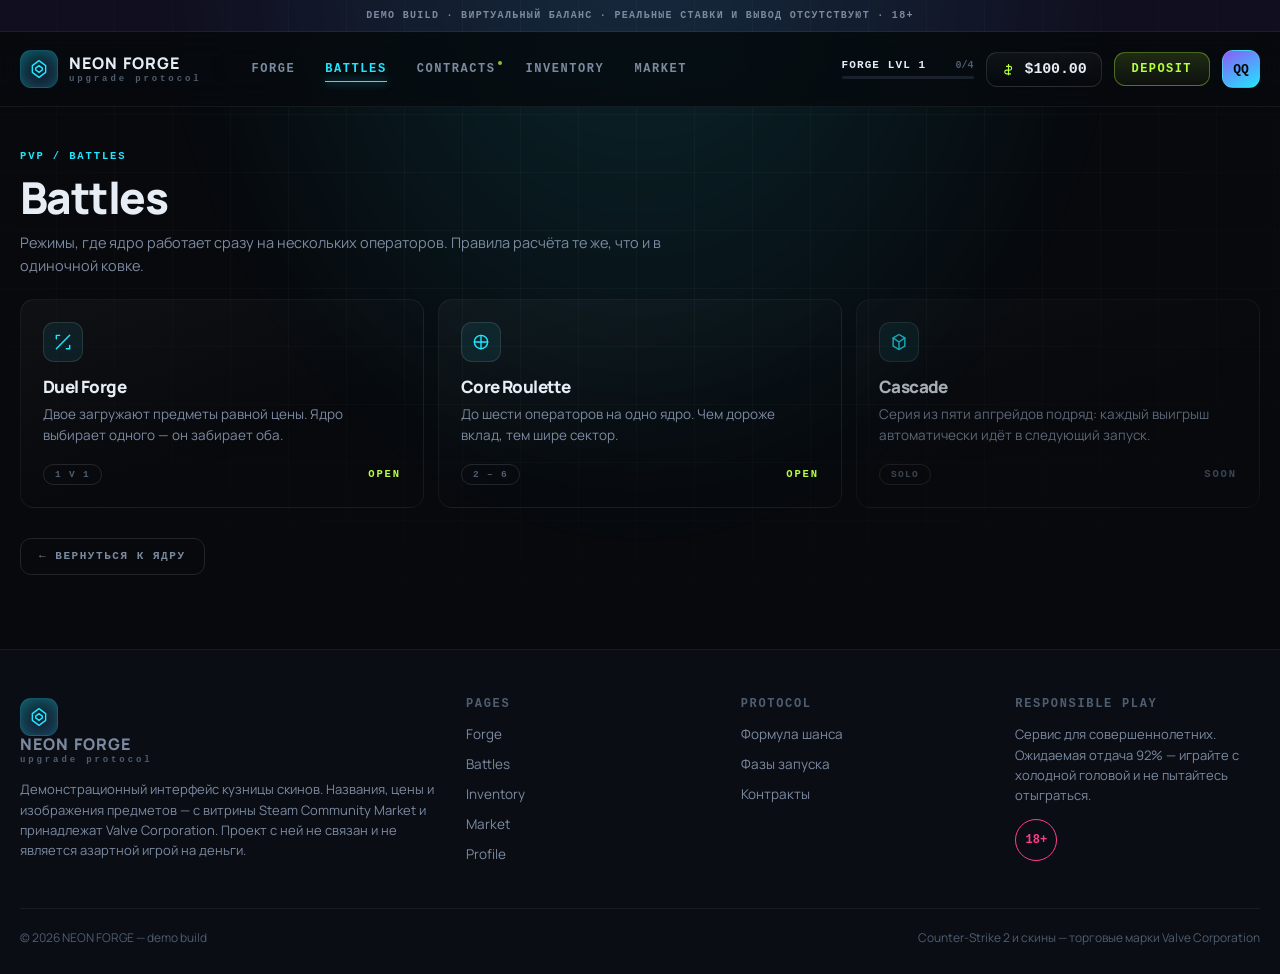
==== battles.html @ b31d181f "Главная только с ядром, разделы вынесены на отдельные страницы Шапка: - перестала липнуть из-за over" ====
<!DOCTYPE html>
<html lang="ru">
<head>
<meta charset="utf-8">
<meta name="viewport" content="width=device-width, initial-scale=1, minimum-scale=1, maximum-scale=1, user-scalable=no, viewport-fit=cover">
<title>BATTLES — NEON FORGE</title>
<meta name="description" content="PvP-режимы NEON FORGE: Duel Forge, Core Roulette и Cascade.">
<meta name="theme-color" content="#07090D">
<meta name="mobile-web-app-capable" content="yes">
<meta name="apple-mobile-web-app-capable" content="yes">
<meta name="apple-mobile-web-app-status-bar-style" content="black-translucent">
<link rel="manifest" href="manifest.webmanifest">
<link rel="preconnect" href="https://fonts.googleapis.com">
<link rel="preconnect" href="https://fonts.gstatic.com" crossorigin>
<link rel="stylesheet" media="print" onload="this.media='all'"
      href="https://fonts.googleapis.com/css2?family=Manrope:wght@400;600;700;800&display=swap">
<noscript><link rel="stylesheet" href="https://fonts.googleapis.com/css2?family=Manrope:wght@400;600;700;800&display=swap"></noscript>
<link rel="stylesheet" href="assets/css/style.css?v=12">
<link rel="icon" href="data:image/svg+xml,<svg xmlns='http://www.w3.org/2000/svg' viewBox='0 0 32 32'><text y='26' font-size='26'>◈</text></svg>">
</head>
<body id="top">

<div class="fx" aria-hidden="true">
  <div class="fx__grid"></div>
  <div class="fx__beam"></div>
  <div class="fx__streak"></div>
  <div class="fx__streak"></div>
  <div class="fx__streak"></div>
</div>

<div class="ptr" id="ptr" aria-hidden="true">
  <div class="ptr__c">
    <svg viewBox="0 0 24 24" class="ptr__arrow"><path d="M12 5v10M7.5 10.5 12 15l4.5-4.5"/></svg>
    <svg viewBox="0 0 24 24" class="ptr__spin"><circle cx="12" cy="12" r="9" stroke-dasharray="40 17"/></svg>
  </div>
</div>

<div class="promo">Demo build · виртуальный баланс · реальные ставки и вывод отсутствуют · 18+</div>

<header class="hdr">
  <div class="wrap hdr__in">
    <a class="brand" href="index.html">
      <span class="brand__mark">
        <svg viewBox="0 0 24 24"><path d="M12 2 20 8v8l-8 6-8-6V8z"/><path d="M12 8l4 3v2l-4 3-4-3v-2z"/></svg>
      </span>
      <span class="brand__txt"><b>NEON FORGE</b><span>upgrade protocol</span></span>
    </a>

    <nav class="nav" id="nav">
      <a href="index.html#forge">FORGE</a>
      <a href="battles.html" class="is-active">BATTLES</a>
      <a href="contracts.html" data-soon>CONTRACTS</a>
      <a href="inventory.html">INVENTORY</a>
      <a href="market.html">MARKET</a>
    </nav>

    <div class="hdr__right">
      <div class="lvl" title="Уровень кузницы растёт с каждым запуском ядра">
        <div class="lvl__row"><b>FORGE LVL <i id="lvl-num" style="font-style:normal">1</i></b><span id="lvl-xp">0/4</span></div>
        <div class="lvl__bar"><i class="lvl__fill" id="lvl-fill"></i></div>
      </div>
      <div class="bal" title="Демо-баланс">
        <svg viewBox="0 0 24 24"><path d="M12 3v18M8 7h6a3 3 0 0 1 0 6H9a3 3 0 0 0 0 6h7"/></svg>
        <b id="balance">$0.00</b>
      </div>
      <button class="btn btn--key" data-deposit aria-label="Пополнить демо-баланс">DEPOSIT</button>
      <a class="avatar" href="profile.html" title="Профиль оператора" aria-label="Профиль">QQ</a>
      <button class="burger" id="burger" aria-label="Меню"><span></span><span></span><span></span></button>
    </div>
  </div>
</header>

<main>

<section class="sec" id="battles" style="padding-top:44px">
  <div class="wrap">
    <div class="market__head">
      <div class="tag tag--cyan">PVP / BATTLES</div>
      <h1>Battles</h1>
      <p>Режимы, где ядро работает сразу на нескольких операторов. Правила расчёта те же, что и в одиночной ковке.</p>
    </div>

    <div class="modes">
      <article class="mode">
        <div class="mode__ico"><svg viewBox="0 0 24 24"><path d="M4 20 20 4M8 4H4v4M16 20h4v-4"/></svg></div>
        <h3>Duel Forge</h3>
        <p>Двое загружают предметы равной цены. Ядро выбирает одного — он забирает оба.</p>
        <div class="mode__foot"><span class="mode__pill">1 V 1</span><span class="tag tag--lime">OPEN</span></div>
      </article>
      <article class="mode">
        <div class="mode__ico"><svg viewBox="0 0 24 24"><circle cx="12" cy="12" r="8"/><path d="M12 4v16M4 12h16"/></svg></div>
        <h3>Core Roulette</h3>
        <p>До шести операторов на одно ядро. Чем дороже вклад, тем шире сектор.</p>
        <div class="mode__foot"><span class="mode__pill">2 – 6</span><span class="tag tag--lime">OPEN</span></div>
      </article>
      <article class="mode mode--soon">
        <div class="mode__ico"><svg viewBox="0 0 24 24"><path d="M12 3l7 4v10l-7 4-7-4V7z"/><path d="M12 12v9M12 12 5 7M12 12l7-5"/></svg></div>
        <h3>Cascade</h3>
        <p>Серия из пяти апгрейдов подряд: каждый выигрыш автоматически идёт в следующий запуск.</p>
        <div class="mode__foot"><span class="mode__pill">SOLO</span><span class="tag">SOON</span></div>
      </article>
    </div>

    <a class="back" href="index.html#forge">← ВЕРНУТЬСЯ К ЯДРУ</a>
  </div>
</section>

</main>

<footer class="foot">
  <div class="wrap foot__in">
    <div class="foot__c">
      <a class="brand" href="index.html">
        <span class="brand__mark"><svg viewBox="0 0 24 24"><path d="M12 2 20 8v8l-8 6-8-6V8z"/><path d="M12 8l4 3v2l-4 3-4-3v-2z"/></svg></span>
        <span class="brand__txt"><b>NEON FORGE</b><span>upgrade protocol</span></span>
      </a>
      <p>Демонстрационный интерфейс кузницы скинов. Названия, цены и изображения предметов — с витрины Steam Community Market и принадлежат Valve Corporation. Проект с ней не связан и не является азартной игрой на деньги.</p>
    </div>
    <div class="foot__c">
      <h4 class="tag">PAGES</h4>
      <a href="index.html#forge">Forge</a><a href="battles.html">Battles</a><a href="inventory.html">Inventory</a><a href="market.html">Market</a><a href="profile.html">Profile</a>
    </div>
    <div class="foot__c">
      <h4 class="tag">PROTOCOL</h4>
      <a href="protocol.html">Формула шанса</a><a href="protocol.html">Фазы запуска</a><a href="contracts.html">Контракты</a>
    </div>
    <div class="foot__c">
      <h4 class="tag">RESPONSIBLE PLAY</h4>
      <p>Сервис для совершеннолетних. Ожидаемая отдача 92% — играйте с холодной головой и не пытайтесь отыграться.</p>
      <span class="age">18+</span>
    </div>
  </div>
  <div class="wrap foot__bot">
    <span>© <span id="year"></span> NEON FORGE — demo build</span>
    <span>Counter-Strike 2 и скины — торговые марки Valve Corporation</span>
  </div>
</footer>

<div class="modal" id="modal" hidden>
  <div class="modal__bg" data-close></div>
  <div class="modal__box" role="dialog" aria-modal="true" aria-labelledby="modal-title">
    <div class="modal__hd">
      <h3 id="modal-title">SELECT UNIT</h3>
      <button class="modal__x" data-close aria-label="Закрыть">×</button>
    </div>
    <input type="search" class="modal__q" id="modal-search" placeholder="поиск: AWP, Karambit, Redline…">
    <div class="grid grid--modal" id="modal-grid"></div>
    <p class="modal__none" id="modal-empty" hidden>NOTHING FOUND</p>
  </div>
</div>

<div class="result" id="result" hidden>
  <div class="result__box">
    <div class="result__st" id="result-st"></div>
    <div class="result__t" id="result-title"></div>
    <div class="result__card" id="result-card"></div>
    <div class="result__acts">
      <button class="btn" id="result-sell">LIQUIDATE</button>
      <button class="btn btn--key" id="result-keep">TO STORAGE</button>
    </div>
  </div>
</div>

<div class="rotate" id="rotate" aria-hidden="true">
  <div class="rotate__box">
    <svg viewBox="0 0 64 64" class="rotate__icon">
      <rect x="20" y="6" width="24" height="42" rx="4"/>
      <path d="M14 52a20 20 0 0 0 36 0" fill="none" stroke-linecap="round"/>
      <path d="M50 46v8h-8"/>
    </svg>
    <div class="rotate__t">Поверните телефон</div>
    <p>Интерфейс ядра рассчитан на вертикальную ориентацию экрана.</p>
  </div>
</div>

<div class="toasts" id="toasts"></div>

<script src="assets/js/data.js?v=12"></script>
<script src="assets/js/weapons.js?v=12"></script>
<script src="assets/js/app.js?v=12"></script>
</body>
</html>
---- assets/css/style.css ----
/* ================= NEON FORGE ================= */
:root{
  --void:#07090D;
  --deep:#0A0D14;
  --panel:#0E1219;
  --panel-2:#131822;
  --steel:#1A212D;
  --line:rgba(255,255,255,.06);
  --line-2:rgba(255,255,255,.11);
  --line-3:rgba(32,230,255,.28);
  --txt:#E6EDF5;
  --dim:#7C8AA0;
  --dim-2:#4F5D70;
  --cyan:#20E6FF;
  --cyan-deep:#0A8FA8;
  --lime:#B8FF3D;
  --violet:#8B5CF6;
  --magenta:#FF3D8B;
  --r:14px;
  --r-lg:20px;
  --mono:ui-monospace,"SF Mono",Menlo,Consolas,monospace;
}

*{box-sizing:border-box}
[hidden]{display:none!important}
html{
  -webkit-text-size-adjust:100%;text-size-adjust:100%;
  overflow-x:clip;overscroll-behavior:none;touch-action:pan-y;
  scroll-behavior:smooth;
}
body{
  margin:0;background:var(--void);color:var(--txt);
  font:400 16px/1.55 Manrope,"Segoe UI",system-ui,sans-serif;
  -webkit-font-smoothing:antialiased;
  overflow-x:clip;max-width:100%;touch-action:pan-y;
  -webkit-tap-highlight-color:transparent;
  padding-bottom:env(safe-area-inset-bottom);
}
img,svg,canvas{display:block;max-width:100%}
a{color:inherit;text-decoration:none}
button,input,select{font:inherit;color:inherit}
h1,h2,h3,h4{margin:0;line-height:1.06;letter-spacing:-.035em;font-weight:800}
.wrap{width:min(1320px,100% - 40px);margin-inline:auto}

/* технические подписи */
.tag{
  font:700 10.5px/1 var(--mono);letter-spacing:.18em;text-transform:uppercase;color:var(--dim-2);
}
.tag--cyan{color:var(--cyan)}
.tag--lime{color:var(--lime)}

/* ---------- фоновые слои ---------- */
.fx{position:fixed;inset:0;pointer-events:none;z-index:0}
.fx__grid{
  position:absolute;inset:-2px;
  background:
    linear-gradient(rgba(255,255,255,.028) 1px,transparent 1px) 0 0/58px 58px,
    linear-gradient(90deg,rgba(255,255,255,.028) 1px,transparent 1px) 0 0/58px 58px;
  mask-image:radial-gradient(ellipse 90% 70% at 50% 20%,#000 30%,transparent 78%);
  animation:gridDrift 34s linear infinite;
}
@keyframes gridDrift{to{background-position:58px 58px,58px 58px}}
.fx__beam{
  position:absolute;left:50%;top:-10%;width:min(1100px,120vw);height:80vh;translate:-50% 0;
  background:radial-gradient(ellipse at 50% 0%,rgba(32,230,255,.14),transparent 62%);
  filter:blur(24px);
}
.fx__streak{
  position:absolute;top:0;width:1px;height:100%;
  background:linear-gradient(180deg,transparent,rgba(32,230,255,.55),transparent);
  opacity:0;animation:streak 9s linear infinite;
}
.fx__streak:nth-child(3){left:16%;animation-delay:0s}
.fx__streak:nth-child(4){left:47%;animation-delay:3.4s}
.fx__streak:nth-child(5){left:79%;animation-delay:6.1s;background:linear-gradient(180deg,transparent,rgba(184,255,61,.4),transparent)}
@keyframes streak{
  0%{opacity:0;transform:translateY(-40%) scaleY(.4)}
  12%{opacity:.9}
  60%{opacity:.5}
  100%{opacity:0;transform:translateY(60%) scaleY(1.4)}
}
main,.hdr,.foot{position:relative;z-index:1}

/* ---------- шапка ---------- */
.hdr{
  position:sticky;top:0;z-index:40;
  background:rgba(7,9,13,.78);backdrop-filter:blur(16px) saturate(140%);
  border-bottom:1px solid var(--line);
  padding-left:env(safe-area-inset-left);padding-right:env(safe-area-inset-right);
}
@media (display-mode:standalone){.hdr{padding-top:env(safe-area-inset-top)}}
.hdr__in{display:flex;align-items:center;gap:26px;height:74px;min-width:0}

.brand{display:flex;align-items:center;gap:11px;flex:none;min-width:0}
.brand__mark{
  width:38px;height:38px;flex:none;display:grid;place-items:center;
  border:1px solid var(--line-3);border-radius:11px;
  background:linear-gradient(155deg,rgba(32,230,255,.18),rgba(139,92,246,.1));
  box-shadow:0 0 22px -6px rgba(32,230,255,.5) inset;
}
.brand__mark svg{width:20px;height:20px;fill:none;stroke:var(--cyan);stroke-width:1.7;stroke-linejoin:round}
.brand__txt{display:grid;line-height:1}
.brand__txt b{font-size:16px;font-weight:800;letter-spacing:.07em}
.brand__txt span{font:700 9px/1 var(--mono);letter-spacing:.32em;color:var(--dim-2);margin-top:4px}

.nav{display:flex;gap:2px;margin-left:10px}
.nav a{
  position:relative;padding:9px 14px;border-radius:9px;
  font:700 12px/1 var(--mono);letter-spacing:.13em;color:var(--dim);transition:.16s;
}
.nav a:hover{color:var(--txt);background:rgba(255,255,255,.04)}
.nav a.is-active{color:var(--cyan)}
.nav a.is-active::after{
  content:'';position:absolute;left:14px;right:14px;bottom:2px;height:1px;
  background:var(--cyan);box-shadow:0 0 8px var(--cyan);
}
.nav a[data-soon]::before{
  content:'';position:absolute;top:7px;right:8px;width:4px;height:4px;border-radius:50%;
  background:var(--lime);opacity:.75;
}

.hdr__right{display:flex;align-items:center;gap:12px;margin-left:auto;min-width:0}

.lvl{display:grid;gap:5px;min-width:132px}
.lvl__row{display:flex;justify-content:space-between;align-items:baseline;gap:8px}
.lvl__row b{font:700 11px/1 var(--mono);letter-spacing:.1em;color:var(--txt)}
.lvl__row span{font:700 10px/1 var(--mono);color:var(--dim-2)}
.lvl__bar{height:3px;border-radius:2px;background:var(--steel);overflow:hidden}
.lvl__fill{
  height:100%;width:0;border-radius:2px;
  background:linear-gradient(90deg,var(--cyan),var(--lime));
  box-shadow:0 0 10px rgba(32,230,255,.7);transition:width .5s ease;
}

.bal{
  display:flex;align-items:center;gap:9px;flex:none;
  border:1px solid var(--line-2);border-radius:11px;padding:9px 14px;
  background:linear-gradient(180deg,rgba(255,255,255,.045),transparent);
}
.bal svg{width:15px;height:15px;fill:none;stroke:var(--lime);stroke-width:1.8}
.bal b{font:800 15px/1 var(--mono);letter-spacing:-.01em}
.bal.is-bump{animation:bump .5s}
@keyframes bump{45%{transform:scale(1.07);border-color:var(--lime)}}

.avatar{
  width:38px;height:38px;flex:none;border-radius:11px;border:1px solid var(--line-2);
  background:linear-gradient(150deg,var(--violet),var(--cyan));
  display:grid;place-items:center;font:800 13px/1 var(--mono);color:#06080c;
  transition:.16s;cursor:pointer;
}
.avatar:hover{box-shadow:0 0 0 2px rgba(32,230,255,.35);transform:translateY(-1px)}
.avatar.is-active{box-shadow:0 0 0 2px var(--cyan)}
.burger{display:none;width:40px;height:38px;flex:none;border:1px solid var(--line-2);
  background:var(--panel);border-radius:10px;cursor:pointer;padding:0;place-items:center}
.burger span{display:block;width:16px;height:1.5px;background:var(--txt);margin:3px auto}

/* ---------- кнопки ---------- */
.btn{
  border:1px solid var(--line-2);background:rgba(255,255,255,.045);color:var(--txt);
  border-radius:11px;padding:10px 17px;cursor:pointer;
  font:700 12px/1 var(--mono);letter-spacing:.12em;text-transform:uppercase;transition:.16s;
}
.btn:hover{border-color:var(--line-3);color:var(--cyan);background:rgba(32,230,255,.07)}
.btn--key{
  border-color:rgba(184,255,61,.35);color:var(--lime);
  background:linear-gradient(180deg,rgba(184,255,61,.14),rgba(184,255,61,.04));
}
.btn--key:hover{background:rgba(184,255,61,.2);color:var(--lime)}

/* ---------- секции ---------- */
.sec{padding:74px 0;scroll-margin-top:92px}
.sec__head{display:flex;align-items:flex-end;gap:18px;flex-wrap:wrap;margin-bottom:24px}
.sec__head h2{font-size:clamp(22px,2.6vw,30px)}
.sec__head p{margin:8px 0 0;color:var(--dim);font-size:14px;max-width:560px}
.sec__head .btn{margin-left:auto}
.sec__idx{
  font:700 11px/1 var(--mono);letter-spacing:.2em;color:var(--dim-2);
  border:1px solid var(--line);border-radius:6px;padding:6px 9px;
}

/* ================= FORGE ================= */
.forge{padding:44px 0 64px}
.forge__top{display:flex;align-items:center;gap:14px;flex-wrap:wrap;margin-bottom:26px}
.forge__top h1{font-size:clamp(26px,3.4vw,40px)}
.forge__top h1 em{
  font-style:normal;
  background:linear-gradient(100deg,var(--cyan),var(--lime));
  -webkit-background-clip:text;background-clip:text;color:transparent;
}
.forge__top p{margin:10px 0 0;color:var(--dim);font-size:14.5px;max-width:520px}

.rig{
  position:relative;border:1px solid var(--line-2);border-radius:var(--r-lg);
  background:
    radial-gradient(120% 90% at 50% 0%,rgba(32,230,255,.07),transparent 58%),
    linear-gradient(180deg,rgba(19,24,34,.9),rgba(10,13,20,.92));
  padding:30px;overflow:hidden;
}
.rig::before,.rig::after{
  content:'';position:absolute;width:74px;height:1px;background:var(--line-3);
}
.rig::before{top:22px;left:-14px;transform:rotate(90deg)}
.rig::after{bottom:22px;right:-14px;transform:rotate(90deg)}

/* ядро сверху, под ним проценты, ещё ниже приёмники в одну строку */
.stage{display:flex;flex-direction:column;align-items:center;gap:22px}
.bays{
  display:grid;grid-template-columns:minmax(0,1fr) auto minmax(0,1fr);
  gap:16px;align-items:stretch;width:100%;
}
.bays__arrow{display:grid;place-items:center;color:var(--cyan)}
.bays__arrow svg{
  width:30px;height:30px;fill:none;stroke:currentColor;
  stroke-width:2;stroke-linecap:round;stroke-linejoin:round;
  filter:drop-shadow(0 0 8px rgba(32,230,255,.55));
}

.chance{text-align:center;min-width:260px}
.chance__val{
  font-size:clamp(44px,5.4vw,64px);font-weight:800;letter-spacing:-.045em;line-height:1;
  font-variant-numeric:tabular-nums;
  text-shadow:0 0 34px rgba(32,230,255,.4);
}
.chance__val i{font-style:normal;font-size:.42em;color:var(--dim);margin-left:2px}
.chance__lbl{margin-top:7px}
.chance__scale{
  margin:12px auto 0;width:min(340px,100%);height:4px;border-radius:3px;
  background:var(--steel);overflow:hidden;
}
.chance__scale i{
  display:block;height:100%;width:0;border-radius:3px;
  background:linear-gradient(90deg,var(--cyan),var(--lime));
  box-shadow:0 0 14px rgba(32,230,255,.75);transition:width .45s cubic-bezier(.4,0,.2,1);
}

/* ---------- ядро ---------- */
.core{
  position:relative;
  width:clamp(240px,26vw,330px);aspect-ratio:1;display:grid;place-items:center;
}
.core__canvas{position:absolute;inset:0;width:100%;height:100%;z-index:0}
.core__svg{position:absolute;inset:0;width:100%;height:100%;z-index:1}
.core__ring{fill:none;stroke:rgba(255,255,255,.07);stroke-width:1}
.core__arc{
  fill:none;stroke:url(#arcGrad);stroke-width:7;stroke-linecap:round;
  stroke-dasharray:0 999;transition:stroke-dasharray .45s cubic-bezier(.4,0,.2,1);
  filter:url(#arcGlow);
}
.core__tick{stroke:rgba(255,255,255,.14)}
.core__tick.major{stroke:rgba(32,230,255,.5)}
.core__marker{transform-origin:130px 130px}
.core__marker path{fill:#EAF6FF;filter:drop-shadow(0 0 7px rgba(32,230,255,.9))}
.core__spin-a{transform-origin:130px 130px;animation:cw 22s linear infinite}
.core__spin-b{transform-origin:130px 130px;animation:ccw 15s linear infinite}
@keyframes cw{to{transform:rotate(360deg)}}
@keyframes ccw{to{transform:rotate(-360deg)}}
.core.is-run .core__spin-a{animation-duration:2.2s}
.core.is-run .core__spin-b{animation-duration:1.5s}

.core__heart{
  position:relative;z-index:2;width:41%;aspect-ratio:1;border-radius:50%;
  background:radial-gradient(circle at 50% 42%,rgba(32,230,255,.5),rgba(32,230,255,.06) 62%,transparent 72%);
  display:grid;place-items:center;
  animation:heart 4.2s ease-in-out infinite;
}
@keyframes heart{50%{transform:scale(1.06);filter:brightness(1.25)}}
.core.is-run .core__heart{animation-duration:.7s}
.core__heart b{
  font:700 11px/1.5 var(--mono);letter-spacing:.16em;color:var(--cyan);text-align:center;
  text-shadow:0 0 12px rgba(32,230,255,.8);
}
.core.is-win .core__heart{background:radial-gradient(circle at 50% 42%,rgba(184,255,61,.55),transparent 72%)}
.core.is-win .core__heart b{color:var(--lime);text-shadow:0 0 14px rgba(184,255,61,.8)}
.core.is-fail .core__heart{background:radial-gradient(circle at 50% 42%,rgba(120,132,150,.4),transparent 72%);animation:none}
.core.is-fail .core__heart b{color:var(--dim);text-shadow:none}
.core__pulse{
  position:absolute;inset:14%;border-radius:50%;border:1px solid var(--cyan);
  opacity:0;pointer-events:none;z-index:1;
}
.core.is-win .core__pulse{border-color:var(--lime);animation:pulseOut 1s ease-out}
.core.is-fail .core__pulse{border-color:var(--dim-2);animation:pulseIn .8s ease-out}
@keyframes pulseOut{0%{opacity:.9;transform:scale(.8)}100%{opacity:0;transform:scale(1.5)}}
@keyframes pulseIn{0%{opacity:.7;transform:scale(1.4)}100%{opacity:0;transform:scale(.6)}}

/* ---------- отсеки с предметами ---------- */
.bay{
  position:relative;border:1px solid var(--line);border-radius:var(--r);
  background:linear-gradient(180deg,rgba(255,255,255,.026),transparent);
  padding:16px;min-height:280px;display:flex;flex-direction:column;gap:12px;
  transition:.22s border-color,.22s box-shadow;
}
.bay.is-set{border-color:var(--line-3);box-shadow:0 0 0 1px rgba(32,230,255,.07) inset,0 18px 50px -34px var(--cyan)}
.bay__hd{display:flex;align-items:center;justify-content:space-between;gap:10px}
.bay__body{flex:1;display:grid;place-items:center}
.bay__pick{
  width:100%;height:100%;min-height:180px;cursor:pointer;
  border:1px dashed var(--line-2);border-radius:12px;background:transparent;
  display:grid;place-items:center;align-content:center;gap:10px;
  font:700 11px/1 var(--mono);letter-spacing:.14em;color:var(--dim-2);transition:.18s;
}
.bay__pick:hover{border-color:var(--line-3);color:var(--cyan);background:rgba(32,230,255,.045)}
.bay__pick i{
  width:34px;height:34px;border-radius:9px;border:1px solid currentColor;
  display:grid;place-items:center;font-size:19px;font-style:normal;
}
.bay__act{
  border:1px solid var(--line-2);background:transparent;color:var(--dim);border-radius:10px;
  padding:10px;cursor:pointer;font:700 11px/1 var(--mono);letter-spacing:.13em;transition:.16s;
}
.bay__act:hover{color:var(--cyan);border-color:var(--line-3)}

.unit{width:100%;text-align:center}
.unit .art{width:100%;margin:2px auto 12px;filter:drop-shadow(0 18px 26px rgba(0,0,0,.75))}
.unit__n{font-size:17px;font-weight:800}
.unit__s{color:var(--dim);font-size:13px;margin-top:3px}
.unit__p{margin-top:10px;font:800 18px/1 var(--mono);color:var(--lime)}

/* ---------- фазы и кнопка ---------- */
.ctl{margin-top:28px;padding-top:24px;border-top:1px solid var(--line);display:grid;gap:20px;justify-items:center}
.presets{display:flex;gap:10px;flex-wrap:wrap;justify-content:center}
.presets button{
  display:grid;gap:3px;min-width:96px;cursor:pointer;padding:11px 18px;
  border:1px solid var(--line-2);border-radius:12px;background:rgba(255,255,255,.03);transition:.16s;
}
.presets button b{font:800 17px/1 var(--mono);color:var(--txt)}
.presets button span{font:700 9.5px/1 var(--mono);letter-spacing:.18em;color:var(--dim-2)}
.presets button:hover{border-color:var(--line-3);background:rgba(32,230,255,.06)}
.presets button.is-on{border-color:var(--cyan);background:rgba(32,230,255,.12)}
.presets button.is-on b{color:var(--cyan)}

.phases{display:flex;gap:0;flex-wrap:wrap;justify-content:center;width:100%;max-width:680px}
.phases li{
  flex:1;min-width:110px;list-style:none;padding:0 4px;text-align:center;position:relative;
  font:700 9.5px/1 var(--mono);letter-spacing:.16em;color:var(--dim-2);transition:.2s;
}
.phases li::before{
  content:'';display:block;height:2px;border-radius:2px;background:var(--steel);margin:0 0 9px;
  transition:.3s;
}
.phases li.is-done::before{background:rgba(32,230,255,.35)}
.phases li.is-now{color:var(--cyan)}
.phases li.is-now::before{background:var(--cyan);box-shadow:0 0 12px var(--cyan)}

/* физический переключатель FORGE */
.forge-btn{
  position:relative;border:0;cursor:pointer;padding:0;background:transparent;
  width:min(360px,100%);
}
.forge-btn__body{
  position:relative;overflow:hidden;border-radius:16px;
  border:1px solid rgba(32,230,255,.4);
  background:linear-gradient(180deg,rgba(32,230,255,.16),rgba(32,230,255,.05) 55%,rgba(7,9,13,.9));
  padding:19px 30px;display:grid;gap:5px;place-items:center;
  box-shadow:0 18px 44px -24px var(--cyan),0 1px 0 rgba(255,255,255,.12) inset;
  transition:.2s transform,.2s box-shadow,.2s border-color;
}
.forge-btn__body b{font:800 19px/1 var(--mono);letter-spacing:.3em;color:#EAFCFF;text-indent:.3em}
.forge-btn__body span{font:700 9.5px/1 var(--mono);letter-spacing:.2em;color:rgba(234,252,255,.55)}
.forge-btn__charge{
  position:absolute;inset:0;opacity:0;transition:opacity .25s;
  background:radial-gradient(60% 120% at 50% 120%,rgba(184,255,61,.5),transparent 70%);
}
.forge-btn:hover .forge-btn__body{transform:translateY(-2px);box-shadow:0 26px 56px -24px var(--cyan)}
.forge-btn:hover .forge-btn__charge{opacity:1}
.forge-btn:active .forge-btn__body{transform:translateY(1px)}
.forge-btn__spark{
  position:absolute;bottom:6px;width:2px;height:2px;border-radius:50%;background:var(--lime);
  opacity:0;pointer-events:none;
}
.forge-btn:hover .forge-btn__spark{animation:spark 1.5s linear infinite}
.forge-btn__spark:nth-of-type(1){left:22%;animation-delay:0s}
.forge-btn__spark:nth-of-type(2){left:47%;animation-delay:.4s}
.forge-btn__spark:nth-of-type(3){left:71%;animation-delay:.85s}
@keyframes spark{0%{opacity:0;transform:translateY(0)}20%{opacity:1}100%{opacity:0;transform:translateY(-46px)}}
.forge-btn[disabled]{cursor:not-allowed}
.forge-btn[disabled] .forge-btn__body{
  border-color:var(--line-2);background:var(--panel-2);box-shadow:none;transform:none;
}
.forge-btn[disabled] .forge-btn__body b{color:var(--dim-2)}
.ctl__meta{display:flex;gap:26px;flex-wrap:wrap;justify-content:center;font:700 11px/1 var(--mono);letter-spacing:.1em;color:var(--dim-2)}
.ctl__meta b{color:var(--txt)}

/* ================= КАРТОЧКИ-АРТЕФАКТЫ ================= */
.grid{display:grid;grid-template-columns:repeat(auto-fill,minmax(212px,1fr));gap:14px}
.grid--modal{max-height:56vh;overflow-y:auto;padding:3px;grid-template-columns:repeat(auto-fill,minmax(170px,1fr));touch-action:pan-y}
.card{
  position:relative;overflow:hidden;cursor:pointer;display:flex;flex-direction:column;
  border:1px solid var(--line);border-radius:var(--r);padding:15px;
  background:linear-gradient(180deg,rgba(255,255,255,.03),rgba(255,255,255,.008));
  transition:.2s transform,.2s border-color,.2s box-shadow;
}
.card::before{
  content:'';position:absolute;inset:0;pointer-events:none;opacity:.12;
  background:radial-gradient(110% 62% at 50% 0%,var(--rc),transparent 62%);
}
.card__edge{position:absolute;top:0;left:0;right:0;height:2px;background:var(--rc);opacity:.85}
.card__scan{
  content:'';position:absolute;left:0;right:0;top:0;height:64px;pointer-events:none;opacity:0;
  background:linear-gradient(180deg,transparent,rgba(32,230,255,.16),transparent);
}
.card:hover{transform:translateY(-4px);border-color:var(--rc);box-shadow:0 26px 48px -30px var(--rc)}
.card:hover .card__scan{animation:scan 1.15s ease-in-out infinite}
.card:hover .art{transform:scale(1.07)}
@keyframes scan{0%{opacity:0;transform:translateY(-40px)}25%{opacity:1}100%{opacity:0;transform:translateY(230px)}}
.card .art{
  width:100%;margin:16px 0 14px;position:relative;transition:transform .3s ease;
  filter:drop-shadow(0 14px 18px rgba(0,0,0,.6));
}
.card__rar{position:absolute;top:11px;right:12px;color:var(--rc);z-index:1}
.card__n{font-size:15px;font-weight:800;position:relative}
.card__meta{
  display:flex;align-items:center;gap:7px;margin-top:4px;position:relative;flex:1;
  color:var(--dim);font-size:12.5px;
}
.card__meta em{font-style:normal;overflow:hidden;text-overflow:ellipsis;white-space:nowrap}
.wear{
  flex:none;border:1px solid var(--line-2);border-radius:5px;padding:2px 5px;
  font:700 9.5px/1 var(--mono);letter-spacing:.08em;color:var(--dim-2);
}
.card__foot{display:flex;align-items:center;justify-content:space-between;gap:8px;margin-top:13px;position:relative}
.card__p{font:800 15px/1 var(--mono);color:var(--lime);white-space:nowrap}
.card__act{
  border:1px solid var(--line-2);background:rgba(255,255,255,.04);color:var(--txt);
  border-radius:9px;padding:8px 12px;cursor:pointer;
  font:700 10px/1 var(--mono);letter-spacing:.13em;transition:.16s;
}
.card__act:hover{background:var(--cyan);border-color:var(--cyan);color:#05080c}
.card__inspect{
  position:absolute;left:15px;right:15px;bottom:56px;opacity:0;transform:translateY(6px);
  transition:.2s;pointer-events:none;
  border-top:1px solid var(--line);padding-top:8px;
  display:flex;justify-content:space-between;font:700 9.5px/1 var(--mono);letter-spacing:.1em;color:var(--dim-2);
}
.card:hover .card__inspect{opacity:1;transform:translateY(0)}
.empty{
  grid-column:1/-1;text-align:center;color:var(--dim);
  border:1px dashed var(--line-2);border-radius:var(--r);padding:44px 20px;
  font:700 11px/1.7 var(--mono);letter-spacing:.14em;
}
img.art{aspect-ratio:3/2;object-fit:contain}
.art{-webkit-user-select:none;user-select:none;-webkit-user-drag:none}

/* ================= ФИЛЬТРЫ МАРКЕТА ================= */
.filters{display:flex;gap:10px;flex-wrap:wrap;width:100%}
.filters input,.filters select{
  background:var(--panel);border:1px solid var(--line-2);border-radius:11px;
  padding:12px 15px;outline:none;font-family:var(--mono);font-size:13px;
}
.filters input{flex:1;min-width:220px}
.filters select{min-width:190px;cursor:pointer}
.filters input:focus,.filters select:focus{border-color:var(--line-3)}
.chips{display:flex;gap:8px;flex-wrap:wrap;margin:16px 0 22px}
.chips button{
  display:flex;align-items:center;gap:7px;cursor:pointer;
  border:1px solid var(--line-2);background:rgba(255,255,255,.03);
  border-radius:999px;padding:8px 14px;transition:.16s;
  font:700 10px/1 var(--mono);letter-spacing:.14em;
}
.chips button i{width:6px;height:6px;border-radius:50%;background:currentColor;flex:none}
.chips button:hover{border-color:currentColor}
.chips button.is-on{background:rgba(255,255,255,.08);border-color:currentColor}
.market__head{margin-bottom:22px}
.market__head h1{font-size:clamp(28px,4vw,44px);margin-top:12px}
.market__head p{color:var(--dim);margin:12px 0 0;max-width:680px;font-size:14.5px}
.back{
  display:inline-block;margin-top:30px;border:1px solid var(--line-2);border-radius:11px;
  padding:12px 18px;font:700 11px/1 var(--mono);letter-spacing:.14em;color:var(--dim);transition:.16s;
}
.back:hover{color:var(--cyan);border-color:var(--line-3)}

/* ================= РЕЙЛЫ ================= */
.rail{display:flex;gap:12px;overflow-x:auto;padding-bottom:10px;touch-action:pan-x;scrollbar-width:thin}
.rail::-webkit-scrollbar{height:5px}
.rail::-webkit-scrollbar-thumb{background:var(--steel);border-radius:3px}
.rec{
  flex:none;width:230px;border:1px solid var(--line);border-left:2px solid var(--dim-2);
  border-radius:12px;padding:12px 14px;background:rgba(255,255,255,.02);
  animation:slideIn .35s ease;
}
.rec.win{border-left-color:var(--lime)}
.rec.fail{border-left-color:var(--violet)}
.rec__top{display:flex;justify-content:space-between;gap:8px;align-items:center}
.rec__who{font-size:13px;font-weight:700;overflow:hidden;text-overflow:ellipsis;white-space:nowrap}
.rec__x{font:800 11px/1 var(--mono)}
.rec.win .rec__x{color:var(--lime)}
.rec.fail .rec__x{color:var(--violet)}
.rec__line{font-size:12px;color:var(--dim);margin-top:6px;overflow:hidden;text-overflow:ellipsis;white-space:nowrap}
.rec__st{margin-top:7px}
@keyframes slideIn{from{opacity:0;transform:translateX(-14px)}}

/* ================= BATTLES ================= */
.modes{display:grid;grid-template-columns:repeat(auto-fit,minmax(250px,1fr));gap:14px}
.mode{
  position:relative;overflow:hidden;border:1px solid var(--line);border-radius:var(--r);
  padding:22px;background:linear-gradient(160deg,rgba(255,255,255,.035),transparent 70%);
  transition:.2s;
}
.mode:hover{border-color:var(--line-3);transform:translateY(-3px)}
.mode__ico{
  width:40px;height:40px;border-radius:11px;display:grid;place-items:center;margin-bottom:16px;
  border:1px solid var(--line-2);background:rgba(32,230,255,.08);
}
.mode__ico svg{width:20px;height:20px;fill:none;stroke:var(--cyan);stroke-width:1.7;stroke-linecap:round;stroke-linejoin:round}
.mode h3{font-size:17px;margin-bottom:8px}
.mode p{margin:0;color:var(--dim);font-size:13.5px}
.mode__foot{display:flex;align-items:center;justify-content:space-between;margin-top:18px;gap:10px}
.mode__pill{
  border:1px solid var(--line-2);border-radius:999px;padding:5px 11px;
  font:700 9.5px/1 var(--mono);letter-spacing:.14em;color:var(--dim-2);
}
.mode--soon{opacity:.72}

/* ================= LIVE ================= */
.live{border:1px solid var(--line);border-radius:var(--r);background:rgba(255,255,255,.02);overflow:hidden}
.live__hd{
  display:flex;align-items:center;gap:9px;padding:13px 16px;border-bottom:1px solid var(--line);
}
.live__dot{width:6px;height:6px;border-radius:50%;background:var(--lime);animation:blink 1.5s infinite}
@keyframes blink{50%{opacity:.25}}
.live__list{max-height:296px;overflow-y:auto;padding:6px 0}
.live__row{
  display:flex;align-items:center;gap:11px;padding:9px 16px;font-size:13px;
  border-bottom:1px solid rgba(255,255,255,.03);animation:slideIn .3s ease;
}
.live__row b{font-weight:700;flex:none}
.live__row span{color:var(--dim);overflow:hidden;text-overflow:ellipsis;white-space:nowrap}
.live__row i{margin-left:auto;flex:none;font:700 10px/1 var(--mono);color:var(--dim-2);font-style:normal}
.live__row.win b{color:var(--lime)}
.live__row.fail b{color:var(--violet)}

.split{display:grid;grid-template-columns:minmax(0,1fr) 360px;gap:20px;align-items:start}

/* ================= ПРОФИЛЬ ================= */
.pf{display:grid;grid-template-columns:340px minmax(0,1fr);gap:20px;align-items:start}
.pf__card{
  border:1px solid var(--line-2);border-radius:var(--r-lg);padding:26px;text-align:center;
  background:radial-gradient(120% 80% at 50% 0%,rgba(32,230,255,.1),transparent 62%),rgba(255,255,255,.02);
}
.pf__ava{
  width:84px;height:84px;margin:0 auto 16px;border-radius:24px;display:grid;place-items:center;
  background:linear-gradient(150deg,var(--violet),var(--cyan));color:#06080c;
  font:800 26px/1 var(--mono);border:1px solid var(--line-2);
}
.pf__nick{font-size:21px}
.pf__id{margin-top:6px}
.pf__lvl{margin-top:22px;text-align:left}
.pf__lvlrow{display:flex;justify-content:space-between;align-items:baseline;margin-bottom:7px}
.pf__lvlrow b{font:800 13px/1 var(--mono);letter-spacing:.08em}
.pf__lvlrow span{font:700 11px/1 var(--mono);color:var(--dim-2)}
.pf__reactor{display:flex;gap:4px;margin-top:18px}
.pf__reactor i{flex:1;height:6px;border-radius:2px;background:var(--steel);transition:.3s}
.pf__reactor i.on{background:linear-gradient(180deg,var(--cyan),var(--lime));box-shadow:0 0 9px rgba(32,230,255,.55)}
.pf__acts{display:grid;gap:9px;margin-top:22px}
.pf__acts .btn{width:100%;padding:13px}

.stats{display:grid;grid-template-columns:repeat(auto-fit,minmax(150px,1fr));gap:12px;margin-bottom:20px}
.stat{border:1px solid var(--line);border-radius:var(--r);padding:18px 20px;background:rgba(255,255,255,.02)}
.stat b{display:block;font:800 24px/1 var(--mono);margin-top:9px;letter-spacing:-.02em}
.stat.cyan b{color:var(--cyan)}
.stat.lime b{color:var(--lime)}

/* ================= ПРОТОКОЛ ================= */
.proto{display:grid;grid-template-columns:repeat(auto-fit,minmax(220px,1fr));gap:14px}
.proto__b{border:1px solid var(--line);border-radius:var(--r);padding:20px;background:rgba(255,255,255,.02)}
.proto__b h3{font-size:15px;margin:12px 0 8px}
.proto__b p{margin:0;color:var(--dim);font-size:13.5px}
.formula{
  margin-top:16px;border:1px solid var(--line-2);border-radius:var(--r);padding:20px 22px;
  background:linear-gradient(120deg,rgba(32,230,255,.07),rgba(139,92,246,.05));
}
.formula code{
  display:block;margin-top:10px;font-family:var(--mono);font-size:14px;color:var(--cyan);
  overflow-wrap:anywhere;
}
.formula p{margin:10px 0 0;color:var(--dim);font-size:13px}

/* ================= ФУТЕР ================= */
.foot{border-top:1px solid var(--line);background:var(--deep);padding:48px 0 26px;margin-bottom:0}
.foot__in{display:grid;grid-template-columns:1.7fr 1fr 1fr 1fr;gap:30px}
.foot__c h4{font-size:12px;margin-bottom:14px;letter-spacing:.14em;font-family:var(--mono)}
.foot__c a{display:block;color:var(--dim);font-size:13.5px;margin-bottom:9px;transition:.16s}
.foot__c a:hover{color:var(--cyan)}
.foot__c p{color:var(--dim);font-size:13px;margin:14px 0 0}
.age{
  display:inline-grid;place-items:center;width:42px;height:42px;border-radius:50%;
  border:1px solid var(--magenta);color:var(--magenta);margin-top:14px;
  font:800 12px/1 var(--mono);
}
.foot__bot{
  display:flex;justify-content:space-between;gap:16px;flex-wrap:wrap;margin-top:34px;
  padding-top:20px;border-top:1px solid var(--line);color:var(--dim-2);font-size:12px;
}

/* ================= МОДАЛКИ ================= */
.modal{position:fixed;inset:0;z-index:80;display:grid;place-items:center;padding:16px}
.modal__bg{position:absolute;inset:0;background:rgba(4,6,10,.82);backdrop-filter:blur(7px)}
.modal__box{
  position:relative;width:min(960px,100%);border:1px solid var(--line-2);border-radius:var(--r-lg);
  background:var(--panel);padding:22px;box-shadow:0 40px 90px -40px #000;animation:pop .22s ease;
}
@keyframes pop{from{opacity:0;transform:translateY(14px) scale(.985)}}
.modal__hd{display:flex;align-items:center;justify-content:space-between;margin-bottom:14px;gap:12px}
.modal__hd h3{font-size:18px}
.modal__x{
  border:1px solid var(--line-2);background:transparent;width:34px;height:34px;border-radius:10px;
  font-size:20px;line-height:1;cursor:pointer;color:var(--dim);
}
.modal__x:hover{color:var(--cyan);border-color:var(--line-3)}
.modal__q{
  width:100%;background:var(--panel-2);border:1px solid var(--line-2);border-radius:11px;
  padding:12px 14px;margin-bottom:14px;outline:none;font-family:var(--mono);font-size:13px;
}
.modal__q:focus{border-color:var(--line-3)}
.modal__none{text-align:center;color:var(--dim-2);padding:26px 0 6px;font-family:var(--mono);font-size:12px;letter-spacing:.12em}

.result{position:fixed;inset:0;z-index:90;display:grid;place-items:center;padding:16px;
  background:rgba(4,6,10,.86);backdrop-filter:blur(9px)}
.result__box{
  width:min(420px,100%);border:1px solid var(--line-2);border-radius:var(--r-lg);
  background:radial-gradient(120% 80% at 50% 0%,rgba(32,230,255,.1),transparent 60%),var(--panel);
  padding:30px;text-align:center;animation:pop .25s ease;
}
.result.win .result__box{border-color:rgba(184,255,61,.35)}
.result__st{font:700 10.5px/1 var(--mono);letter-spacing:.24em;color:var(--dim-2)}
.result__t{font-size:25px;margin-top:10px}
.result.win .result__t{color:var(--lime)}
.result.fail .result__t{color:var(--txt)}
.result__card{margin:20px 0 24px}
.result.win .result__card{animation:materialize .7s cubic-bezier(.2,.8,.2,1)}
@keyframes materialize{
  0%{opacity:0;transform:scale(.85);filter:blur(9px) brightness(2.4)}
  60%{opacity:1;filter:blur(0) brightness(1.4)}
  100%{opacity:1;transform:scale(1);filter:none}
}
.result__card .art{width:82%;margin:0 auto 12px}
.result__acts{display:flex;gap:10px}
.result__acts .btn{flex:1;padding:13px}

/* ================= ТОСТЫ / PTR / ОРИЕНТАЦИЯ ================= */
.toasts{position:fixed;right:16px;bottom:calc(16px + env(safe-area-inset-bottom));z-index:95;
  display:flex;flex-direction:column;gap:8px;pointer-events:none}
.toast{
  border:1px solid var(--line-2);border-left:2px solid var(--cyan);border-radius:11px;
  background:var(--panel);padding:12px 16px;font-size:13.5px;font-weight:600;max-width:320px;
  box-shadow:0 24px 50px -30px #000;animation:toastIn .25s ease;
}
.toast.ok{border-left-color:var(--lime)}
.toast.err{border-left-color:var(--magenta)}
@keyframes toastIn{from{opacity:0;transform:translateX(24px)}}

.promo,main,.foot{transform:translateY(var(--ptr,0px))}
html.ptr-anim .promo,html.ptr-anim .hdr,html.ptr-anim main,html.ptr-anim .foot{transition:transform .24s ease}
.ptr{
  position:fixed;top:calc(12px + env(safe-area-inset-top));left:50%;z-index:70;
  transform:translate(-50%,-64px);opacity:0;pointer-events:none;
  transition:transform .22s ease,opacity .22s ease;
}
.ptr.is-drag{transition:none}
.ptr__c{
  width:42px;height:42px;border-radius:50%;display:grid;place-items:center;
  background:var(--panel);border:1px solid var(--line-2);
}
.ptr__arrow,.ptr__spin{grid-area:1/1;width:22px;height:22px;fill:none;stroke-width:2.2;
  stroke-linecap:round;stroke-linejoin:round}
.ptr__arrow{stroke:var(--cyan);transition:transform .18s ease}
.ptr.is-ready .ptr__arrow{transform:rotate(180deg);stroke:var(--lime)}
.ptr__spin{stroke:var(--lime);opacity:0}
.ptr.is-load .ptr__arrow{opacity:0}
.ptr.is-load .ptr__spin{opacity:1;animation:ptrSpin .7s linear infinite}
@keyframes ptrSpin{to{transform:rotate(360deg)}}

.rotate{display:none}
@media (orientation:landscape) and (max-height:520px){
  .rotate{position:fixed;inset:0;z-index:200;display:grid;place-items:center;background:var(--void);
    padding:24px;text-align:center}
  .rotate__box{max-width:340px}
  .rotate__icon{width:56px;height:56px;margin:0 auto 16px;fill:var(--cyan);stroke:var(--cyan);stroke-width:3}
  .rotate__t{font-size:19px;font-weight:800}
  .rotate__box p{color:var(--dim);font-size:13.5px;margin:8px 0 0}
  body{overflow:hidden}
}

/* демо-полоса */
.promo{
  display:flex;align-items:center;justify-content:center;gap:10px;
  border-bottom:1px solid var(--line);background:rgba(139,92,246,.08);
  font:700 10px/1.5 var(--mono);letter-spacing:.13em;color:var(--dim);
  padding:8px calc(16px + env(safe-area-inset-left)) 8px calc(16px + env(safe-area-inset-right));
  text-align:center;text-transform:uppercase;
}

/* ================= АДАПТИВ ================= */
@media (max-width:1180px){
  .nav{display:none;position:absolute;top:74px;left:0;right:0;flex-direction:column;gap:2px;
    background:var(--deep);border-bottom:1px solid var(--line);padding:10px 16px;margin:0}
  .nav.is-open{display:flex}
  .burger{display:grid}
  .split{grid-template-columns:1fr}
  .foot__in{grid-template-columns:1fr 1fr}
}
@media (max-width:960px){
  .stage{gap:18px}
  .bay{width:100%;min-height:auto;padding:13px}
  .bays{gap:9px}
  .bays__arrow svg{width:22px;height:22px}
  .bay__pick{min-height:150px}
  .core{width:min(300px,80vw)}
  .chance{min-width:0}
  .rig{padding:20px}
}
@media (max-width:640px){
  .wrap{width:min(1320px,100% - 24px)}
  .sec{padding:52px 0}
  .hdr__in{height:64px;gap:8px}
  .brand__txt{display:none}
  .lvl{display:none}
  [data-deposit]{padding:10px 12px;font-size:0}
  [data-deposit]::before{content:'+';font:800 18px/1 var(--mono)}
  .bal{padding:8px 11px}
  .bal b{font-size:13.5px}
  .grid{grid-template-columns:repeat(auto-fill,minmax(150px,1fr));gap:10px}
  .forge__top h1{font-size:26px}
  .ctl{gap:16px}
  .phases li{min-width:62px;font-size:8.5px;letter-spacing:.1em}
  .foot__in{grid-template-columns:1fr}
  .modal__box{padding:16px;border-radius:16px}
  .grid--modal{max-height:60vh}

}
@media (max-width:380px){
  .rec{width:190px}
  .bal{padding:7px 9px;gap:6px}
}
@media (prefers-reduced-motion:reduce){
  .fx__grid,.fx__streak,.core__spin-a,.core__spin-b,.core__heart,.card__scan{animation:none!important}
  html{scroll-behavior:auto}
}
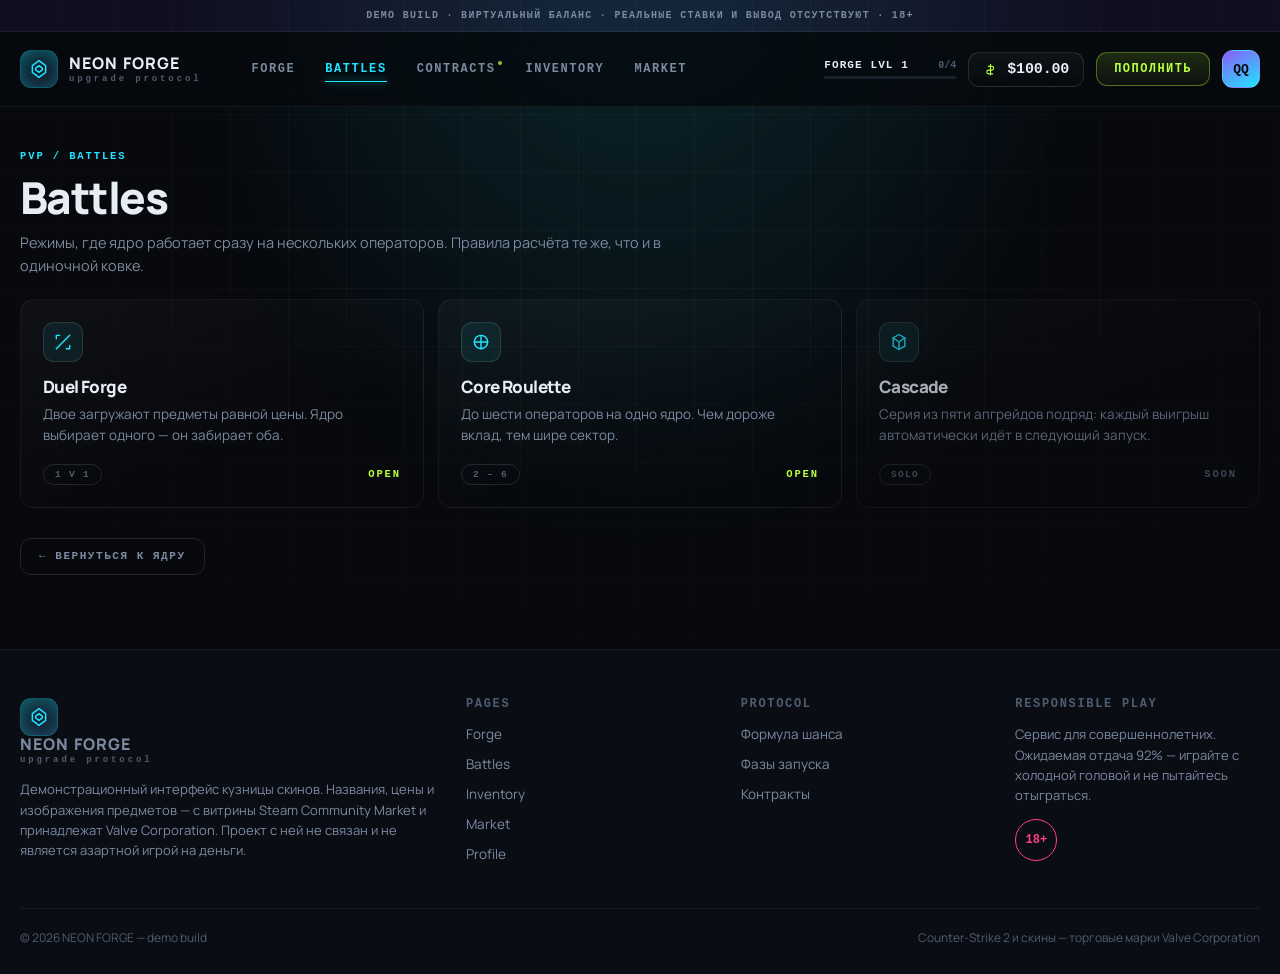
==== commit 3c46bef2: "Меню без бургера, кнопка пополнения подписана словом - бургер убран со всех страниц: на узких экрана" ====
--- a/battles.html
+++ b/battles.html
@@ -15,7 +15,7 @@
 <link rel="stylesheet" media="print" onload="this.media='all'"
       href="https://fonts.googleapis.com/css2?family=Manrope:wght@400;600;700;800&display=swap">
 <noscript><link rel="stylesheet" href="https://fonts.googleapis.com/css2?family=Manrope:wght@400;600;700;800&display=swap"></noscript>
-<link rel="stylesheet" href="assets/css/style.css?v=12">
+<link rel="stylesheet" href="assets/css/style.css?v=13">
 <link rel="icon" href="data:image/svg+xml,<svg xmlns='http://www.w3.org/2000/svg' viewBox='0 0 32 32'><text y='26' font-size='26'>◈</text></svg>">
 </head>
 <body id="top">
@@ -63,9 +63,8 @@
         <svg viewBox="0 0 24 24"><path d="M12 3v18M8 7h6a3 3 0 0 1 0 6H9a3 3 0 0 0 0 6h7"/></svg>
         <b id="balance">$0.00</b>
       </div>
-      <button class="btn btn--key" data-deposit aria-label="Пополнить демо-баланс">DEPOSIT</button>
+      <button class="btn btn--key" data-deposit>Пополнить</button>
       <a class="avatar" href="profile.html" title="Профиль оператора" aria-label="Профиль">QQ</a>
-      <button class="burger" id="burger" aria-label="Меню"><span></span><span></span><span></span></button>
     </div>
   </div>
 </header>
@@ -175,8 +174,8 @@
 
 <div class="toasts" id="toasts"></div>
 
-<script src="assets/js/data.js?v=12"></script>
-<script src="assets/js/weapons.js?v=12"></script>
-<script src="assets/js/app.js?v=12"></script>
+<script src="assets/js/data.js?v=13"></script>
+<script src="assets/js/weapons.js?v=13"></script>
+<script src="assets/js/app.js?v=13"></script>
 </body>
 </html>
--- a/assets/css/style.css
+++ b/assets/css/style.css
@@ -150,10 +150,6 @@
 }
 .avatar:hover{box-shadow:0 0 0 2px rgba(32,230,255,.35);transform:translateY(-1px)}
 .avatar.is-active{box-shadow:0 0 0 2px var(--cyan)}
-.burger{display:none;width:40px;height:38px;flex:none;border:1px solid var(--line-2);
-  background:var(--panel);border-radius:10px;cursor:pointer;padding:0;place-items:center}
-.burger span{display:block;width:16px;height:1.5px;background:var(--txt);margin:3px auto}
-
 /* ---------- кнопки ---------- */
 .btn{
   border:1px solid var(--line-2);background:rgba(255,255,255,.045);color:var(--txt);
@@ -691,10 +687,16 @@
 
 /* ================= АДАПТИВ ================= */
 @media (max-width:1180px){
-  .nav{display:none;position:absolute;top:74px;left:0;right:0;flex-direction:column;gap:2px;
-    background:var(--deep);border-bottom:1px solid var(--line);padding:10px 16px;margin:0}
-  .nav.is-open{display:flex}
-  .burger{display:grid}
+  .hdr__in{flex-wrap:wrap;height:auto;padding:11px 0 0;gap:12px}
+  .nav{
+    order:3;width:100%;margin:0;gap:2px;
+    overflow-x:auto;scrollbar-width:none;
+    border-top:1px solid var(--line);padding:4px 0 2px;
+  }
+  .nav::-webkit-scrollbar{display:none}
+  .nav a{flex:none;padding:11px 12px}
+  .nav a.is-active::after{left:12px;right:12px;bottom:4px}
+  .hdr__right{margin-left:auto}
   .split{grid-template-columns:1fr}
   .foot__in{grid-template-columns:1fr 1fr}
 }
@@ -711,11 +713,10 @@
 @media (max-width:640px){
   .wrap{width:min(1320px,100% - 24px)}
   .sec{padding:52px 0}
-  .hdr__in{height:64px;gap:8px}
+  .hdr__in{gap:8px;padding-top:10px}
   .brand__txt{display:none}
   .lvl{display:none}
-  [data-deposit]{padding:10px 12px;font-size:0}
-  [data-deposit]::before{content:'+';font:800 18px/1 var(--mono)}
+  [data-deposit]{padding:10px 13px;letter-spacing:.06em}
   .bal{padding:8px 11px}
   .bal b{font-size:13.5px}
   .grid{grid-template-columns:repeat(auto-fill,minmax(150px,1fr));gap:10px}
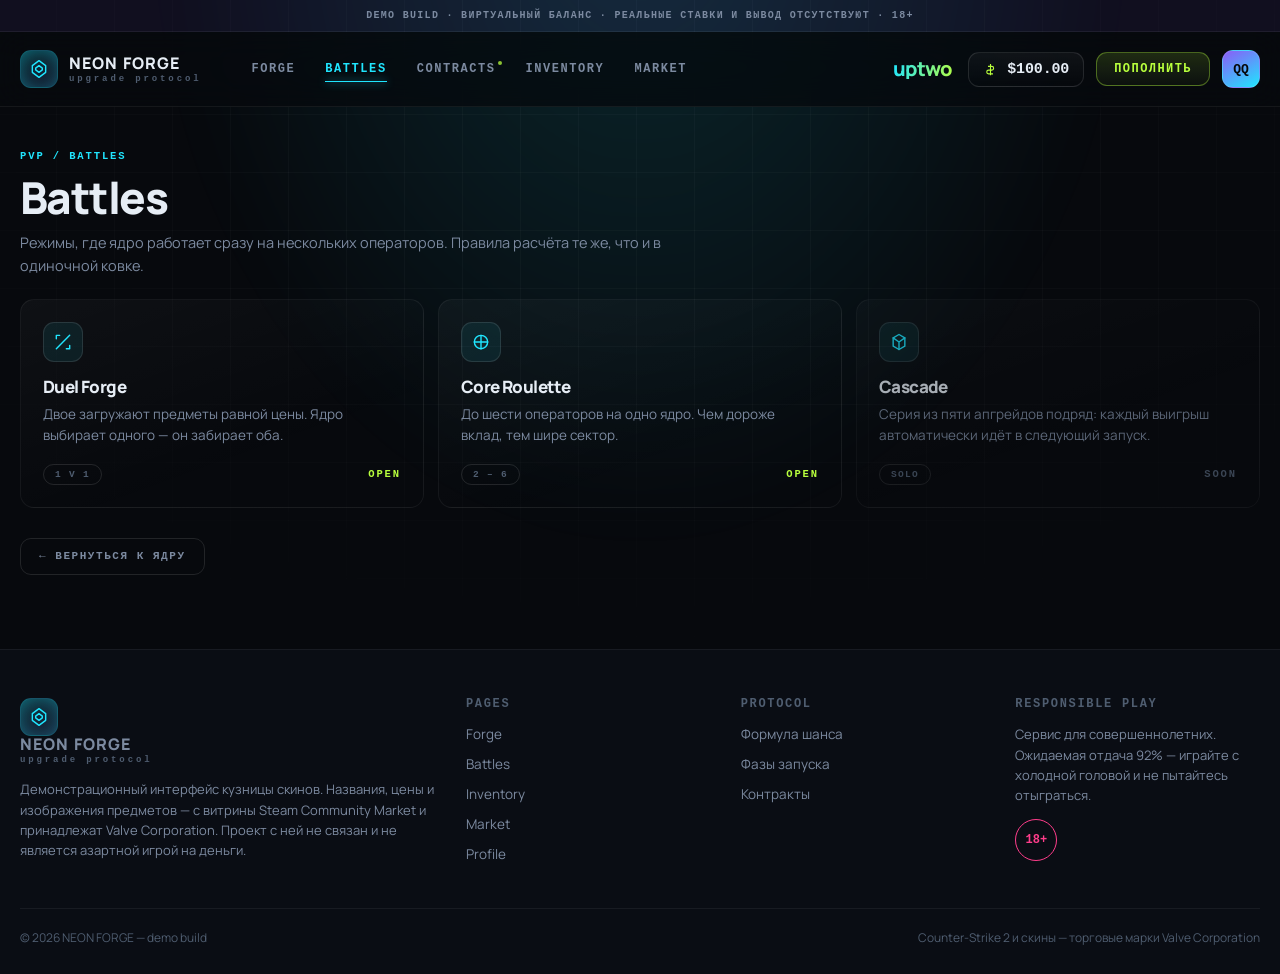
==== commit f4d88768: "Убран вводный текст над ядром, в плашке появился логотип uptwo - с главной удалён блок с подписью 01" ====
--- a/battles.html
+++ b/battles.html
@@ -15,7 +15,7 @@
 <link rel="stylesheet" media="print" onload="this.media='all'"
       href="https://fonts.googleapis.com/css2?family=Manrope:wght@400;600;700;800&display=swap">
 <noscript><link rel="stylesheet" href="https://fonts.googleapis.com/css2?family=Manrope:wght@400;600;700;800&display=swap"></noscript>
-<link rel="stylesheet" href="assets/css/style.css?v=13">
+<link rel="stylesheet" href="assets/css/style.css?v=14">
 <link rel="icon" href="data:image/svg+xml,<svg xmlns='http://www.w3.org/2000/svg' viewBox='0 0 32 32'><text y='26' font-size='26'>◈</text></svg>">
 </head>
 <body id="top">
@@ -55,10 +55,7 @@
     </nav>
 
     <div class="hdr__right">
-      <div class="lvl" title="Уровень кузницы растёт с каждым запуском ядра">
-        <div class="lvl__row"><b>FORGE LVL <i id="lvl-num" style="font-style:normal">1</i></b><span id="lvl-xp">0/4</span></div>
-        <div class="lvl__bar"><i class="lvl__fill" id="lvl-fill"></i></div>
-      </div>
+      <span class="wordmark" aria-hidden="true">uptwo</span>
       <div class="bal" title="Демо-баланс">
         <svg viewBox="0 0 24 24"><path d="M12 3v18M8 7h6a3 3 0 0 1 0 6H9a3 3 0 0 0 0 6h7"/></svg>
         <b id="balance">$0.00</b>
@@ -174,8 +171,8 @@
 
 <div class="toasts" id="toasts"></div>
 
-<script src="assets/js/data.js?v=13"></script>
-<script src="assets/js/weapons.js?v=13"></script>
-<script src="assets/js/app.js?v=13"></script>
+<script src="assets/js/data.js?v=14"></script>
+<script src="assets/js/weapons.js?v=14"></script>
+<script src="assets/js/app.js?v=14"></script>
 </body>
 </html>
--- a/assets/css/style.css
+++ b/assets/css/style.css
@@ -121,6 +121,14 @@
 
 .hdr__right{display:flex;align-items:center;gap:12px;margin-left:auto;min-width:0}
 
+/* текстовый логотип в правой части плашки */
+.wordmark{
+  flex:none;font:800 20px/1 Manrope,system-ui,sans-serif;letter-spacing:-.04em;
+  background:linear-gradient(100deg,var(--cyan),var(--lime));
+  -webkit-background-clip:text;background-clip:text;color:transparent;
+  padding-right:4px;user-select:none;
+}
+
 .lvl{display:grid;gap:5px;min-width:132px}
 .lvl__row{display:flex;justify-content:space-between;align-items:baseline;gap:8px}
 .lvl__row b{font:700 11px/1 var(--mono);letter-spacing:.1em;color:var(--txt)}
@@ -175,7 +183,7 @@
 }
 
 /* ================= FORGE ================= */
-.forge{padding:44px 0 64px}
+.forge{padding:34px 0 64px}
 .forge__top{display:flex;align-items:center;gap:14px;flex-wrap:wrap;margin-bottom:26px}
 .forge__top h1{font-size:clamp(26px,3.4vw,40px)}
 .forge__top h1 em{
@@ -716,6 +724,7 @@
   .hdr__in{gap:8px;padding-top:10px}
   .brand__txt{display:none}
   .lvl{display:none}
+  .wordmark{font-size:17px}
   [data-deposit]{padding:10px 13px;letter-spacing:.06em}
   .bal{padding:8px 11px}
   .bal b{font-size:13.5px}
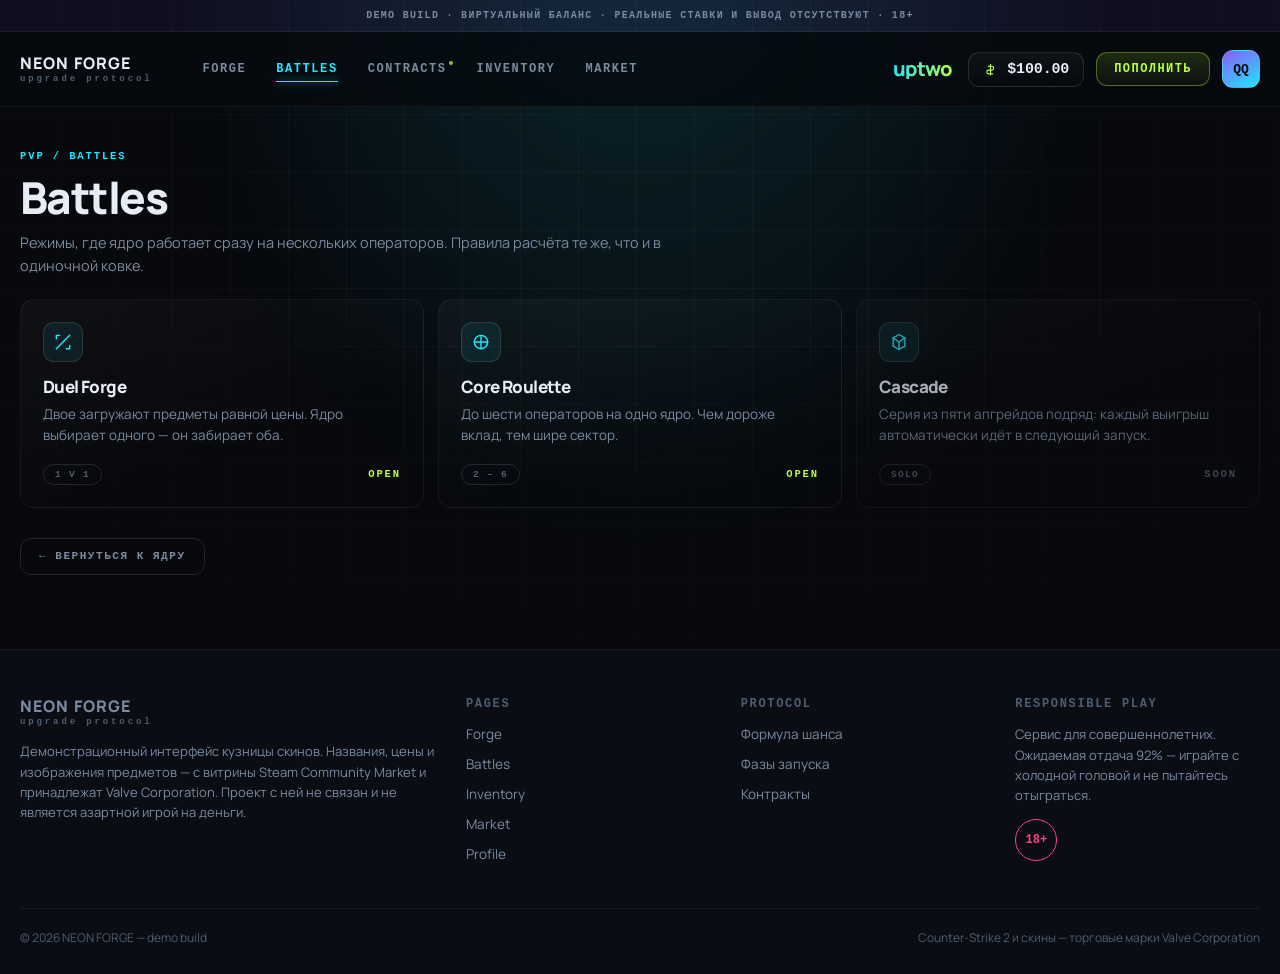
==== commit 5f436884: "Убраны знак логотипа и лента меню на узких экранах - шестиугольный знак логотипа удалён из шапки и ф" ====
--- a/battles.html
+++ b/battles.html
@@ -15,7 +15,7 @@
 <link rel="stylesheet" media="print" onload="this.media='all'"
       href="https://fonts.googleapis.com/css2?family=Manrope:wght@400;600;700;800&display=swap">
 <noscript><link rel="stylesheet" href="https://fonts.googleapis.com/css2?family=Manrope:wght@400;600;700;800&display=swap"></noscript>
-<link rel="stylesheet" href="assets/css/style.css?v=14">
+<link rel="stylesheet" href="assets/css/style.css?v=15">
 <link rel="icon" href="data:image/svg+xml,<svg xmlns='http://www.w3.org/2000/svg' viewBox='0 0 32 32'><text y='26' font-size='26'>◈</text></svg>">
 </head>
 <body id="top">
@@ -40,9 +40,6 @@
 <header class="hdr">
   <div class="wrap hdr__in">
     <a class="brand" href="index.html">
-      <span class="brand__mark">
-        <svg viewBox="0 0 24 24"><path d="M12 2 20 8v8l-8 6-8-6V8z"/><path d="M12 8l4 3v2l-4 3-4-3v-2z"/></svg>
-      </span>
       <span class="brand__txt"><b>NEON FORGE</b><span>upgrade protocol</span></span>
     </a>
 
@@ -107,7 +104,6 @@
   <div class="wrap foot__in">
     <div class="foot__c">
       <a class="brand" href="index.html">
-        <span class="brand__mark"><svg viewBox="0 0 24 24"><path d="M12 2 20 8v8l-8 6-8-6V8z"/><path d="M12 8l4 3v2l-4 3-4-3v-2z"/></svg></span>
         <span class="brand__txt"><b>NEON FORGE</b><span>upgrade protocol</span></span>
       </a>
       <p>Демонстрационный интерфейс кузницы скинов. Названия, цены и изображения предметов — с витрины Steam Community Market и принадлежат Valve Corporation. Проект с ней не связан и не является азартной игрой на деньги.</p>
@@ -171,8 +167,8 @@
 
 <div class="toasts" id="toasts"></div>
 
-<script src="assets/js/data.js?v=14"></script>
-<script src="assets/js/weapons.js?v=14"></script>
-<script src="assets/js/app.js?v=14"></script>
+<script src="assets/js/data.js?v=15"></script>
+<script src="assets/js/weapons.js?v=15"></script>
+<script src="assets/js/app.js?v=15"></script>
 </body>
 </html>
--- a/assets/css/style.css
+++ b/assets/css/style.css
@@ -92,13 +92,6 @@
 .hdr__in{display:flex;align-items:center;gap:26px;height:74px;min-width:0}
 
 .brand{display:flex;align-items:center;gap:11px;flex:none;min-width:0}
-.brand__mark{
-  width:38px;height:38px;flex:none;display:grid;place-items:center;
-  border:1px solid var(--line-3);border-radius:11px;
-  background:linear-gradient(155deg,rgba(32,230,255,.18),rgba(139,92,246,.1));
-  box-shadow:0 0 22px -6px rgba(32,230,255,.5) inset;
-}
-.brand__mark svg{width:20px;height:20px;fill:none;stroke:var(--cyan);stroke-width:1.7;stroke-linejoin:round}
 .brand__txt{display:grid;line-height:1}
 .brand__txt b{font-size:16px;font-weight:800;letter-spacing:.07em}
 .brand__txt span{font:700 9px/1 var(--mono);letter-spacing:.32em;color:var(--dim-2);margin-top:4px}
@@ -695,16 +688,7 @@
 
 /* ================= АДАПТИВ ================= */
 @media (max-width:1180px){
-  .hdr__in{flex-wrap:wrap;height:auto;padding:11px 0 0;gap:12px}
-  .nav{
-    order:3;width:100%;margin:0;gap:2px;
-    overflow-x:auto;scrollbar-width:none;
-    border-top:1px solid var(--line);padding:4px 0 2px;
-  }
-  .nav::-webkit-scrollbar{display:none}
-  .nav a{flex:none;padding:11px 12px}
-  .nav a.is-active::after{left:12px;right:12px;bottom:4px}
-  .hdr__right{margin-left:auto}
+  .nav{display:none}
   .split{grid-template-columns:1fr}
   .foot__in{grid-template-columns:1fr 1fr}
 }
@@ -721,8 +705,9 @@
 @media (max-width:640px){
   .wrap{width:min(1320px,100% - 24px)}
   .sec{padding:52px 0}
-  .hdr__in{gap:8px;padding-top:10px}
-  .brand__txt{display:none}
+  .hdr__in{gap:8px;height:62px}
+  .brand{display:none}
+  .hdr__right{margin-left:0;width:100%;justify-content:space-between;gap:8px}
   .lvl{display:none}
   .wordmark{font-size:17px}
   [data-deposit]{padding:10px 13px;letter-spacing:.06em}
@@ -739,7 +724,13 @@
 }
 @media (max-width:380px){
   .rec{width:190px}
-  .bal{padding:7px 9px;gap:6px}
+  .hdr__right{gap:6px}
+  .wordmark{font-size:15px;padding-right:0}
+  .bal{padding:7px 8px;gap:5px}
+  .bal b{font-size:12.5px}
+  .bal svg{width:13px;height:13px}
+  [data-deposit]{padding:9px 10px;font-size:11px;letter-spacing:.04em}
+  .avatar{width:34px;height:34px;border-radius:10px;font-size:12px}
 }
 @media (prefers-reduced-motion:reduce){
   .fx__grid,.fx__streak,.core__spin-a,.core__spin-b,.core__heart,.card__scan{animation:none!important}
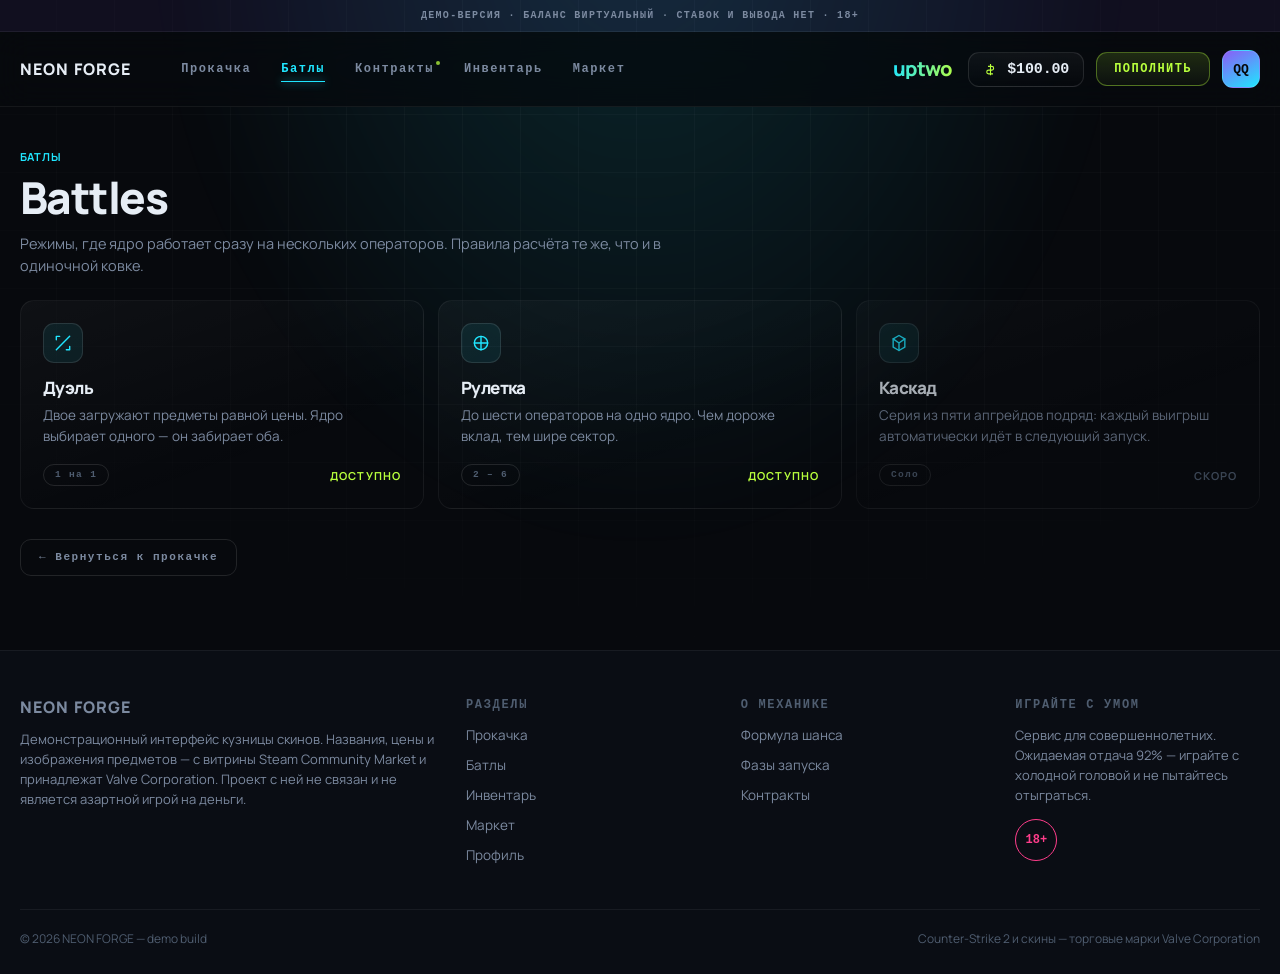
==== commit a148d405: "Интерфейс переведён на русский, лента фаз убрана - лента SCANNING / CALCULATING / FORGING / RESONANC" ====
--- a/battles.html
+++ b/battles.html
@@ -15,7 +15,7 @@
 <link rel="stylesheet" media="print" onload="this.media='all'"
       href="https://fonts.googleapis.com/css2?family=Manrope:wght@400;600;700;800&display=swap">
 <noscript><link rel="stylesheet" href="https://fonts.googleapis.com/css2?family=Manrope:wght@400;600;700;800&display=swap"></noscript>
-<link rel="stylesheet" href="assets/css/style.css?v=15">
+<link rel="stylesheet" href="assets/css/style.css?v=16">
 <link rel="icon" href="data:image/svg+xml,<svg xmlns='http://www.w3.org/2000/svg' viewBox='0 0 32 32'><text y='26' font-size='26'>◈</text></svg>">
 </head>
 <body id="top">
@@ -35,20 +35,20 @@
   </div>
 </div>
 
-<div class="promo">Demo build · виртуальный баланс · реальные ставки и вывод отсутствуют · 18+</div>
+<div class="promo">Демо-версия · баланс виртуальный · ставок и вывода нет · 18+</div>
 
 <header class="hdr">
   <div class="wrap hdr__in">
     <a class="brand" href="index.html">
-      <span class="brand__txt"><b>NEON FORGE</b><span>upgrade protocol</span></span>
+      <span class="brand__txt"><b>NEON FORGE</b></span>
     </a>
 
     <nav class="nav" id="nav">
-      <a href="index.html#forge">FORGE</a>
-      <a href="battles.html" class="is-active">BATTLES</a>
-      <a href="contracts.html" data-soon>CONTRACTS</a>
-      <a href="inventory.html">INVENTORY</a>
-      <a href="market.html">MARKET</a>
+      <a href="index.html#forge">Прокачка</a>
+      <a href="battles.html" class="is-active">Батлы</a>
+      <a href="contracts.html" data-soon>Контракты</a>
+      <a href="inventory.html">Инвентарь</a>
+      <a href="market.html">Маркет</a>
     </nav>
 
     <div class="hdr__right">
@@ -68,7 +68,7 @@
 <section class="sec" id="battles" style="padding-top:44px">
   <div class="wrap">
     <div class="market__head">
-      <div class="tag tag--cyan">PVP / BATTLES</div>
+      <div class="tag tag--cyan">Батлы</div>
       <h1>Battles</h1>
       <p>Режимы, где ядро работает сразу на нескольких операторов. Правила расчёта те же, что и в одиночной ковке.</p>
     </div>
@@ -76,25 +76,25 @@
     <div class="modes">
       <article class="mode">
         <div class="mode__ico"><svg viewBox="0 0 24 24"><path d="M4 20 20 4M8 4H4v4M16 20h4v-4"/></svg></div>
-        <h3>Duel Forge</h3>
+        <h3>Дуэль</h3>
         <p>Двое загружают предметы равной цены. Ядро выбирает одного — он забирает оба.</p>
-        <div class="mode__foot"><span class="mode__pill">1 V 1</span><span class="tag tag--lime">OPEN</span></div>
+        <div class="mode__foot"><span class="mode__pill">1 на 1</span><span class="tag tag--lime">Доступно</span></div>
       </article>
       <article class="mode">
         <div class="mode__ico"><svg viewBox="0 0 24 24"><circle cx="12" cy="12" r="8"/><path d="M12 4v16M4 12h16"/></svg></div>
-        <h3>Core Roulette</h3>
+        <h3>Рулетка</h3>
         <p>До шести операторов на одно ядро. Чем дороже вклад, тем шире сектор.</p>
-        <div class="mode__foot"><span class="mode__pill">2 – 6</span><span class="tag tag--lime">OPEN</span></div>
+        <div class="mode__foot"><span class="mode__pill">2 – 6</span><span class="tag tag--lime">Доступно</span></div>
       </article>
       <article class="mode mode--soon">
         <div class="mode__ico"><svg viewBox="0 0 24 24"><path d="M12 3l7 4v10l-7 4-7-4V7z"/><path d="M12 12v9M12 12 5 7M12 12l7-5"/></svg></div>
-        <h3>Cascade</h3>
+        <h3>Каскад</h3>
         <p>Серия из пяти апгрейдов подряд: каждый выигрыш автоматически идёт в следующий запуск.</p>
-        <div class="mode__foot"><span class="mode__pill">SOLO</span><span class="tag">SOON</span></div>
+        <div class="mode__foot"><span class="mode__pill">Соло</span><span class="tag">Скоро</span></div>
       </article>
     </div>
 
-    <a class="back" href="index.html#forge">← ВЕРНУТЬСЯ К ЯДРУ</a>
+    <a class="back" href="index.html#forge">← Вернуться к прокачке</a>
   </div>
 </section>
 
@@ -104,20 +104,20 @@
   <div class="wrap foot__in">
     <div class="foot__c">
       <a class="brand" href="index.html">
-        <span class="brand__txt"><b>NEON FORGE</b><span>upgrade protocol</span></span>
+        <span class="brand__txt"><b>NEON FORGE</b></span>
       </a>
       <p>Демонстрационный интерфейс кузницы скинов. Названия, цены и изображения предметов — с витрины Steam Community Market и принадлежат Valve Corporation. Проект с ней не связан и не является азартной игрой на деньги.</p>
     </div>
     <div class="foot__c">
-      <h4 class="tag">PAGES</h4>
-      <a href="index.html#forge">Forge</a><a href="battles.html">Battles</a><a href="inventory.html">Inventory</a><a href="market.html">Market</a><a href="profile.html">Profile</a>
+      <h4 class="tag">Разделы</h4>
+      <a href="index.html#forge">Прокачка</a><a href="battles.html">Батлы</a><a href="inventory.html">Инвентарь</a><a href="market.html">Маркет</a><a href="profile.html">Профиль</a>
     </div>
     <div class="foot__c">
-      <h4 class="tag">PROTOCOL</h4>
+      <h4 class="tag">О механике</h4>
       <a href="protocol.html">Формула шанса</a><a href="protocol.html">Фазы запуска</a><a href="contracts.html">Контракты</a>
     </div>
     <div class="foot__c">
-      <h4 class="tag">RESPONSIBLE PLAY</h4>
+      <h4 class="tag">Играйте с умом</h4>
       <p>Сервис для совершеннолетних. Ожидаемая отдача 92% — играйте с холодной головой и не пытайтесь отыграться.</p>
       <span class="age">18+</span>
     </div>
@@ -132,12 +132,12 @@
   <div class="modal__bg" data-close></div>
   <div class="modal__box" role="dialog" aria-modal="true" aria-labelledby="modal-title">
     <div class="modal__hd">
-      <h3 id="modal-title">SELECT UNIT</h3>
+      <h3 id="modal-title">Выбор предмета</h3>
       <button class="modal__x" data-close aria-label="Закрыть">×</button>
     </div>
     <input type="search" class="modal__q" id="modal-search" placeholder="поиск: AWP, Karambit, Redline…">
     <div class="grid grid--modal" id="modal-grid"></div>
-    <p class="modal__none" id="modal-empty" hidden>NOTHING FOUND</p>
+    <p class="modal__none" id="modal-empty" hidden>Ничего не найдено</p>
   </div>
 </div>
 
@@ -147,8 +147,8 @@
     <div class="result__t" id="result-title"></div>
     <div class="result__card" id="result-card"></div>
     <div class="result__acts">
-      <button class="btn" id="result-sell">LIQUIDATE</button>
-      <button class="btn btn--key" id="result-keep">TO STORAGE</button>
+      <button class="btn" id="result-sell">Продать</button>
+      <button class="btn btn--key" id="result-keep">В инвентарь</button>
     </div>
   </div>
 </div>
@@ -167,8 +167,8 @@
 
 <div class="toasts" id="toasts"></div>
 
-<script src="assets/js/data.js?v=15"></script>
-<script src="assets/js/weapons.js?v=15"></script>
-<script src="assets/js/app.js?v=15"></script>
+<script src="assets/js/data.js?v=16"></script>
+<script src="assets/js/weapons.js?v=16"></script>
+<script src="assets/js/app.js?v=16"></script>
 </body>
 </html>
--- a/assets/css/style.css
+++ b/assets/css/style.css
@@ -44,7 +44,7 @@
 
 /* технические подписи */
 .tag{
-  font:700 10.5px/1 var(--mono);letter-spacing:.18em;text-transform:uppercase;color:var(--dim-2);
+  font:700 11px/1 Manrope,system-ui,sans-serif;letter-spacing:.1em;text-transform:uppercase;color:var(--dim-2);
 }
 .tag--cyan{color:var(--cyan)}
 .tag--lime{color:var(--lime)}
@@ -325,20 +325,7 @@
 .presets button.is-on{border-color:var(--cyan);background:rgba(32,230,255,.12)}
 .presets button.is-on b{color:var(--cyan)}
 
-.phases{display:flex;gap:0;flex-wrap:wrap;justify-content:center;width:100%;max-width:680px}
-.phases li{
-  flex:1;min-width:110px;list-style:none;padding:0 4px;text-align:center;position:relative;
-  font:700 9.5px/1 var(--mono);letter-spacing:.16em;color:var(--dim-2);transition:.2s;
-}
-.phases li::before{
-  content:'';display:block;height:2px;border-radius:2px;background:var(--steel);margin:0 0 9px;
-  transition:.3s;
-}
-.phases li.is-done::before{background:rgba(32,230,255,.35)}
-.phases li.is-now{color:var(--cyan)}
-.phases li.is-now::before{background:var(--cyan);box-shadow:0 0 12px var(--cyan)}
-
-/* физический переключатель FORGE */
+/* физическая кнопка прокачки */
 .forge-btn{
   position:relative;border:0;cursor:pointer;padding:0;background:transparent;
   width:min(360px,100%);
@@ -351,8 +338,8 @@
   box-shadow:0 18px 44px -24px var(--cyan),0 1px 0 rgba(255,255,255,.12) inset;
   transition:.2s transform,.2s box-shadow,.2s border-color;
 }
-.forge-btn__body b{font:800 19px/1 var(--mono);letter-spacing:.3em;color:#EAFCFF;text-indent:.3em}
-.forge-btn__body span{font:700 9.5px/1 var(--mono);letter-spacing:.2em;color:rgba(234,252,255,.55)}
+.forge-btn__body b{font:800 20px/1 Manrope,system-ui,sans-serif;letter-spacing:.02em;color:#EAFCFF}
+.forge-btn__body span{font:600 12px/1 Manrope,system-ui,sans-serif;letter-spacing:.02em;color:rgba(234,252,255,.6)}
 .forge-btn__charge{
   position:absolute;inset:0;opacity:0;transition:opacity .25s;
   background:radial-gradient(60% 120% at 50% 120%,rgba(184,255,61,.5),transparent 70%);
@@ -374,7 +361,7 @@
   border-color:var(--line-2);background:var(--panel-2);box-shadow:none;transform:none;
 }
 .forge-btn[disabled] .forge-btn__body b{color:var(--dim-2)}
-.ctl__meta{display:flex;gap:26px;flex-wrap:wrap;justify-content:center;font:700 11px/1 var(--mono);letter-spacing:.1em;color:var(--dim-2)}
+.ctl__meta{display:flex;gap:26px;flex-wrap:wrap;justify-content:center;font:600 13px/1 Manrope,system-ui,sans-serif;color:var(--dim)}
 .ctl__meta b{color:var(--txt)}
 
 /* ================= КАРТОЧКИ-АРТЕФАКТЫ ================= */
@@ -716,7 +703,6 @@
   .grid{grid-template-columns:repeat(auto-fill,minmax(150px,1fr));gap:10px}
   .forge__top h1{font-size:26px}
   .ctl{gap:16px}
-  .phases li{min-width:62px;font-size:8.5px;letter-spacing:.1em}
   .foot__in{grid-template-columns:1fr}
   .modal__box{padding:16px;border-radius:16px}
   .grid--modal{max-height:60vh}
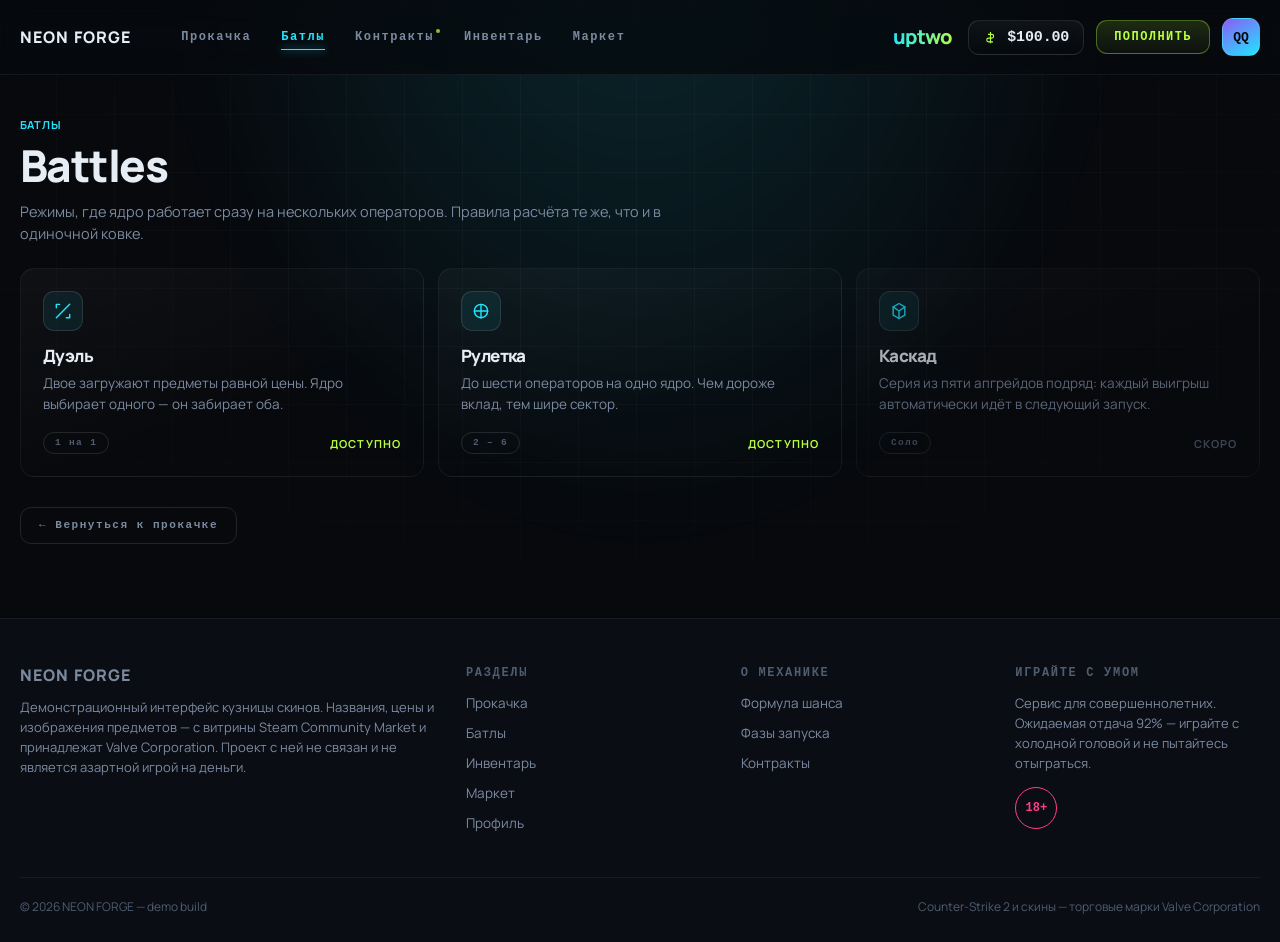
==== commit 87027050: "Процент в центре барабана, над плашкой пусто - итоговый процент переехал из блока над барабаном в ег" ====
--- a/battles.html
+++ b/battles.html
@@ -15,7 +15,7 @@
 <link rel="stylesheet" media="print" onload="this.media='all'"
       href="https://fonts.googleapis.com/css2?family=Manrope:wght@400;600;700;800&display=swap">
 <noscript><link rel="stylesheet" href="https://fonts.googleapis.com/css2?family=Manrope:wght@400;600;700;800&display=swap"></noscript>
-<link rel="stylesheet" href="assets/css/style.css?v=16">
+<link rel="stylesheet" href="assets/css/style.css?v=17">
 <link rel="icon" href="data:image/svg+xml,<svg xmlns='http://www.w3.org/2000/svg' viewBox='0 0 32 32'><text y='26' font-size='26'>◈</text></svg>">
 </head>
 <body id="top">
@@ -35,7 +35,6 @@
   </div>
 </div>
 
-<div class="promo">Демо-версия · баланс виртуальный · ставок и вывода нет · 18+</div>
 
 <header class="hdr">
   <div class="wrap hdr__in">
@@ -167,8 +166,8 @@
 
 <div class="toasts" id="toasts"></div>
 
-<script src="assets/js/data.js?v=16"></script>
-<script src="assets/js/weapons.js?v=16"></script>
-<script src="assets/js/app.js?v=16"></script>
+<script src="assets/js/data.js?v=17"></script>
+<script src="assets/js/weapons.js?v=17"></script>
+<script src="assets/js/app.js?v=17"></script>
 </body>
 </html>
--- a/assets/css/style.css
+++ b/assets/css/style.css
@@ -212,24 +212,6 @@
   filter:drop-shadow(0 0 8px rgba(32,230,255,.55));
 }
 
-.chance{text-align:center;min-width:260px}
-.chance__val{
-  font-size:clamp(44px,5.4vw,64px);font-weight:800;letter-spacing:-.045em;line-height:1;
-  font-variant-numeric:tabular-nums;
-  text-shadow:0 0 34px rgba(32,230,255,.4);
-}
-.chance__val i{font-style:normal;font-size:.42em;color:var(--dim);margin-left:2px}
-.chance__lbl{margin-top:7px}
-.chance__scale{
-  margin:12px auto 0;width:min(340px,100%);height:4px;border-radius:3px;
-  background:var(--steel);overflow:hidden;
-}
-.chance__scale i{
-  display:block;height:100%;width:0;border-radius:3px;
-  background:linear-gradient(90deg,var(--cyan),var(--lime));
-  box-shadow:0 0 14px rgba(32,230,255,.75);transition:width .45s cubic-bezier(.4,0,.2,1);
-}
-
 /* ---------- ядро ---------- */
 .core{
   position:relative;
@@ -255,21 +237,23 @@
 .core.is-run .core__spin-b{animation-duration:1.5s}
 
 .core__heart{
-  position:relative;z-index:2;width:41%;aspect-ratio:1;border-radius:50%;
+  position:relative;z-index:2;width:52%;aspect-ratio:1;border-radius:50%;
   background:radial-gradient(circle at 50% 42%,rgba(32,230,255,.5),rgba(32,230,255,.06) 62%,transparent 72%);
   display:grid;place-items:center;
   animation:heart 4.2s ease-in-out infinite;
 }
 @keyframes heart{50%{transform:scale(1.06);filter:brightness(1.25)}}
 .core.is-run .core__heart{animation-duration:.7s}
-.core__heart b{
-  font:700 11px/1.5 var(--mono);letter-spacing:.16em;color:var(--cyan);text-align:center;
-  text-shadow:0 0 12px rgba(32,230,255,.8);
-}
+.chance__val{
+  font-size:clamp(30px,3.6vw,44px);font-weight:800;letter-spacing:-.045em;line-height:1;
+  font-variant-numeric:tabular-nums;color:var(--txt);
+  text-shadow:0 0 30px rgba(32,230,255,.45);
+}
+.chance__val i{font-style:normal;font-size:.44em;color:var(--dim);margin-left:1px}
 .core.is-win .core__heart{background:radial-gradient(circle at 50% 42%,rgba(184,255,61,.55),transparent 72%)}
-.core.is-win .core__heart b{color:var(--lime);text-shadow:0 0 14px rgba(184,255,61,.8)}
+.core.is-win .chance__val{color:var(--lime);text-shadow:0 0 20px rgba(184,255,61,.7)}
 .core.is-fail .core__heart{background:radial-gradient(circle at 50% 42%,rgba(120,132,150,.4),transparent 72%);animation:none}
-.core.is-fail .core__heart b{color:var(--dim);text-shadow:none}
+.core.is-fail .chance__val{color:var(--dim);text-shadow:none}
 .core__pulse{
   position:absolute;inset:14%;border-radius:50%;border:1px solid var(--cyan);
   opacity:0;pointer-events:none;z-index:1;
@@ -632,8 +616,8 @@
 .toast.err{border-left-color:var(--magenta)}
 @keyframes toastIn{from{opacity:0;transform:translateX(24px)}}
 
-.promo,main,.foot{transform:translateY(var(--ptr,0px))}
-html.ptr-anim .promo,html.ptr-anim .hdr,html.ptr-anim main,html.ptr-anim .foot{transition:transform .24s ease}
+.hdr,main,.foot{transform:translateY(var(--ptr,0px))}
+html.ptr-anim .hdr,html.ptr-anim main,html.ptr-anim .foot{transition:transform .24s ease}
 .ptr{
   position:fixed;top:calc(12px + env(safe-area-inset-top));left:50%;z-index:70;
   transform:translate(-50%,-64px);opacity:0;pointer-events:none;
@@ -662,15 +646,6 @@
   .rotate__t{font-size:19px;font-weight:800}
   .rotate__box p{color:var(--dim);font-size:13.5px;margin:8px 0 0}
   body{overflow:hidden}
-}
-
-/* демо-полоса */
-.promo{
-  display:flex;align-items:center;justify-content:center;gap:10px;
-  border-bottom:1px solid var(--line);background:rgba(139,92,246,.08);
-  font:700 10px/1.5 var(--mono);letter-spacing:.13em;color:var(--dim);
-  padding:8px calc(16px + env(safe-area-inset-left)) 8px calc(16px + env(safe-area-inset-right));
-  text-align:center;text-transform:uppercase;
 }
 
 /* ================= АДАПТИВ ================= */
